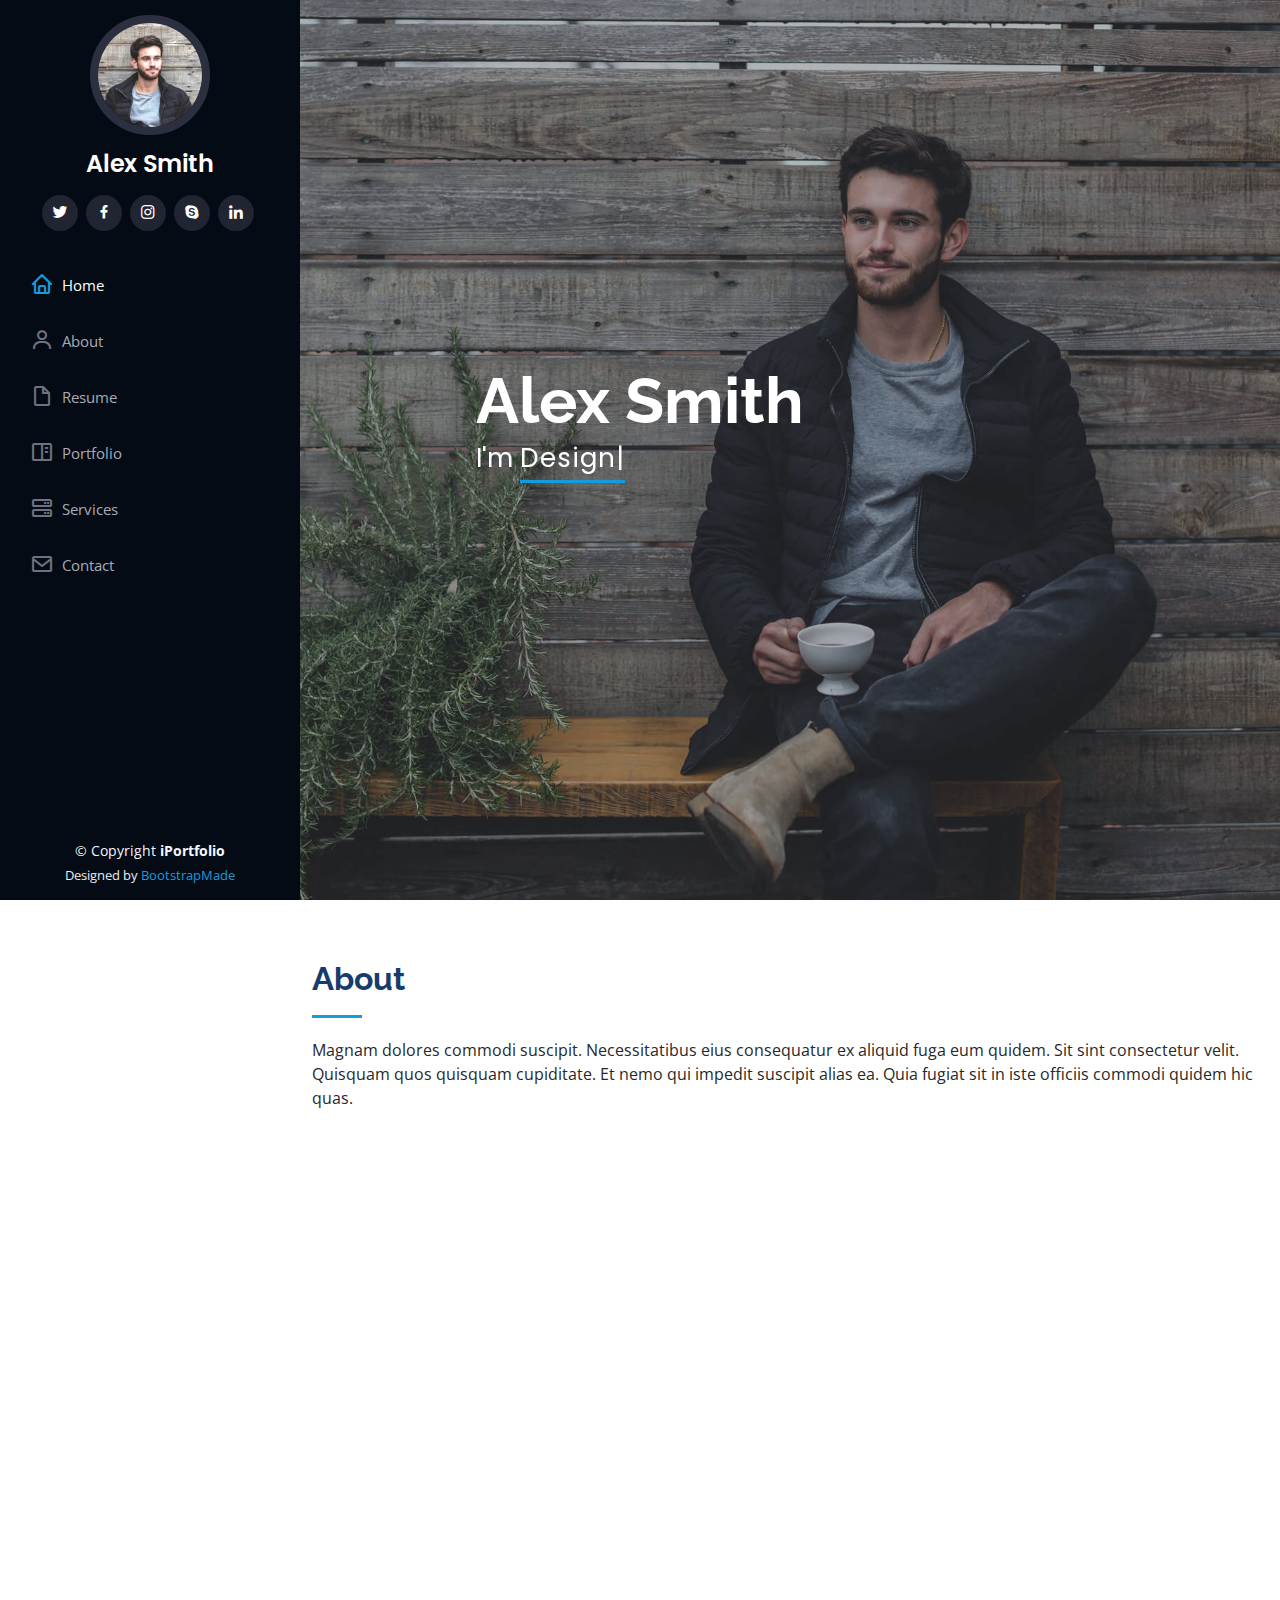
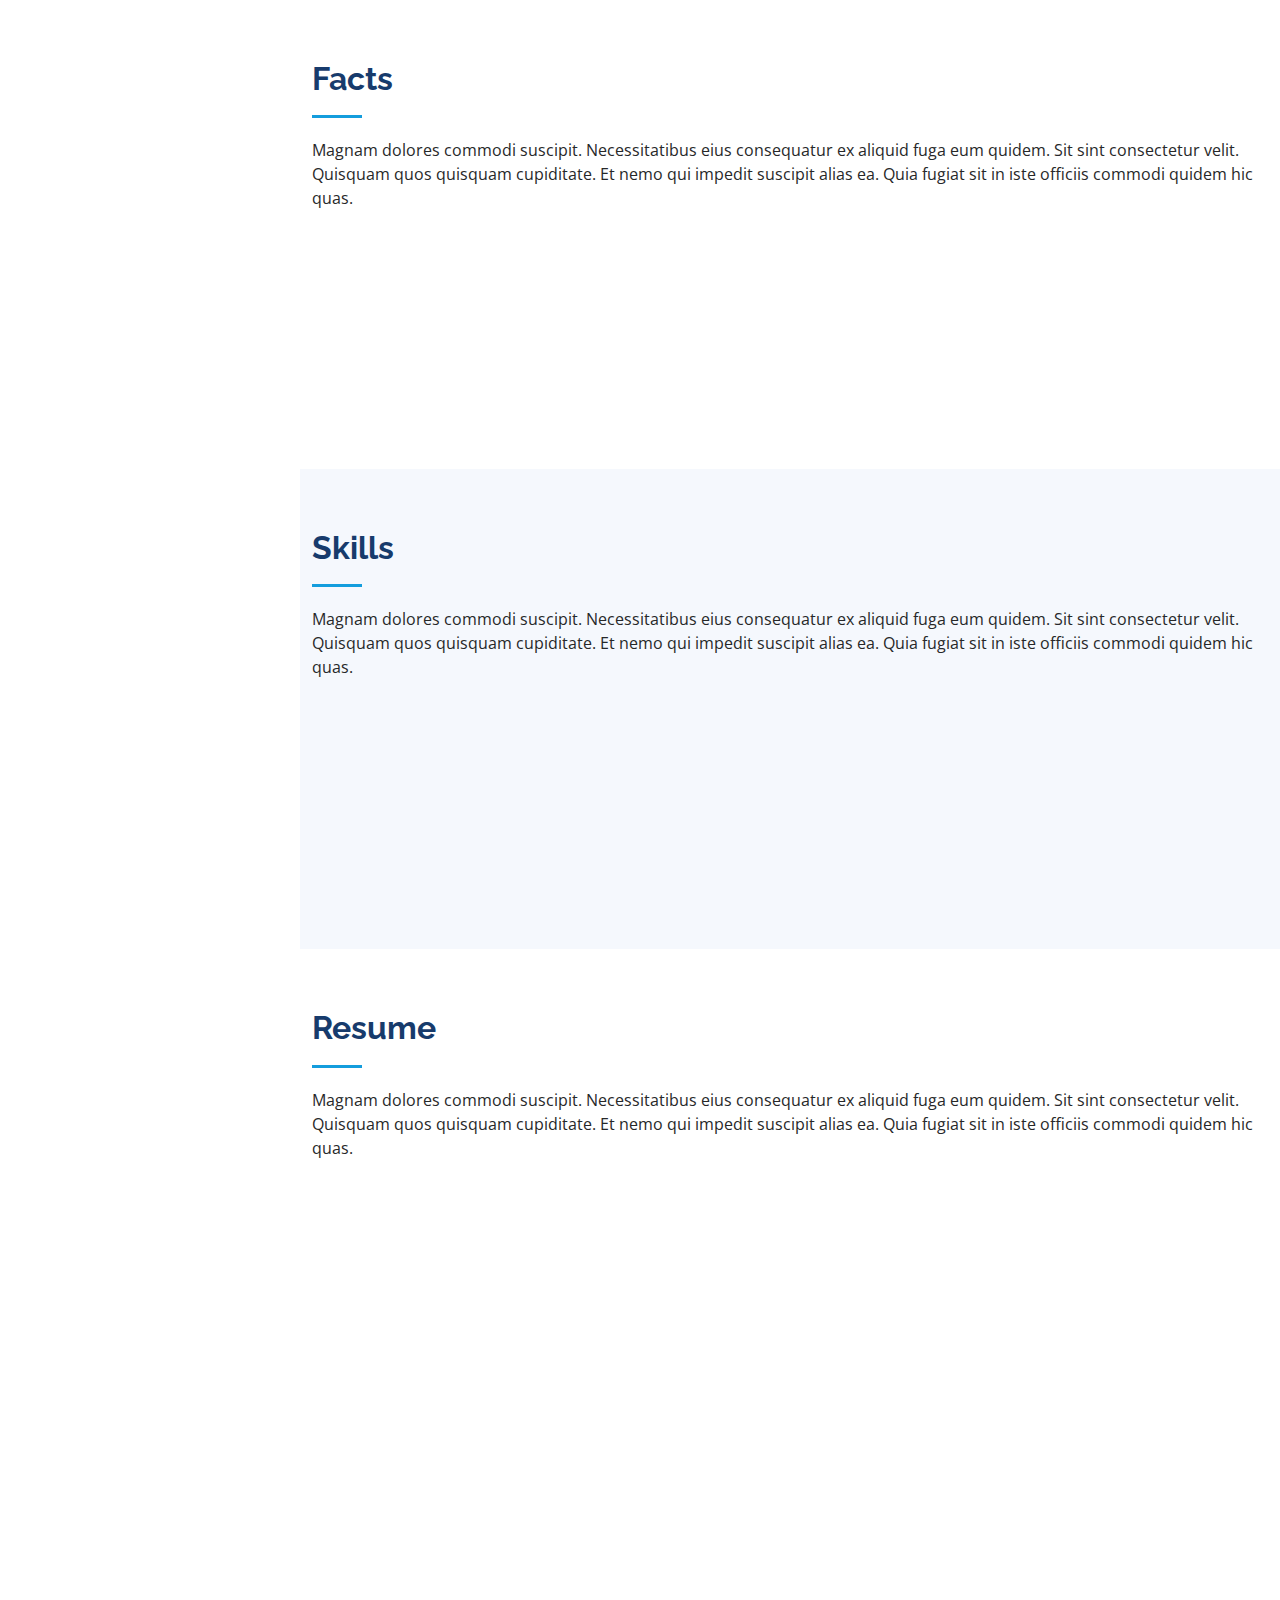
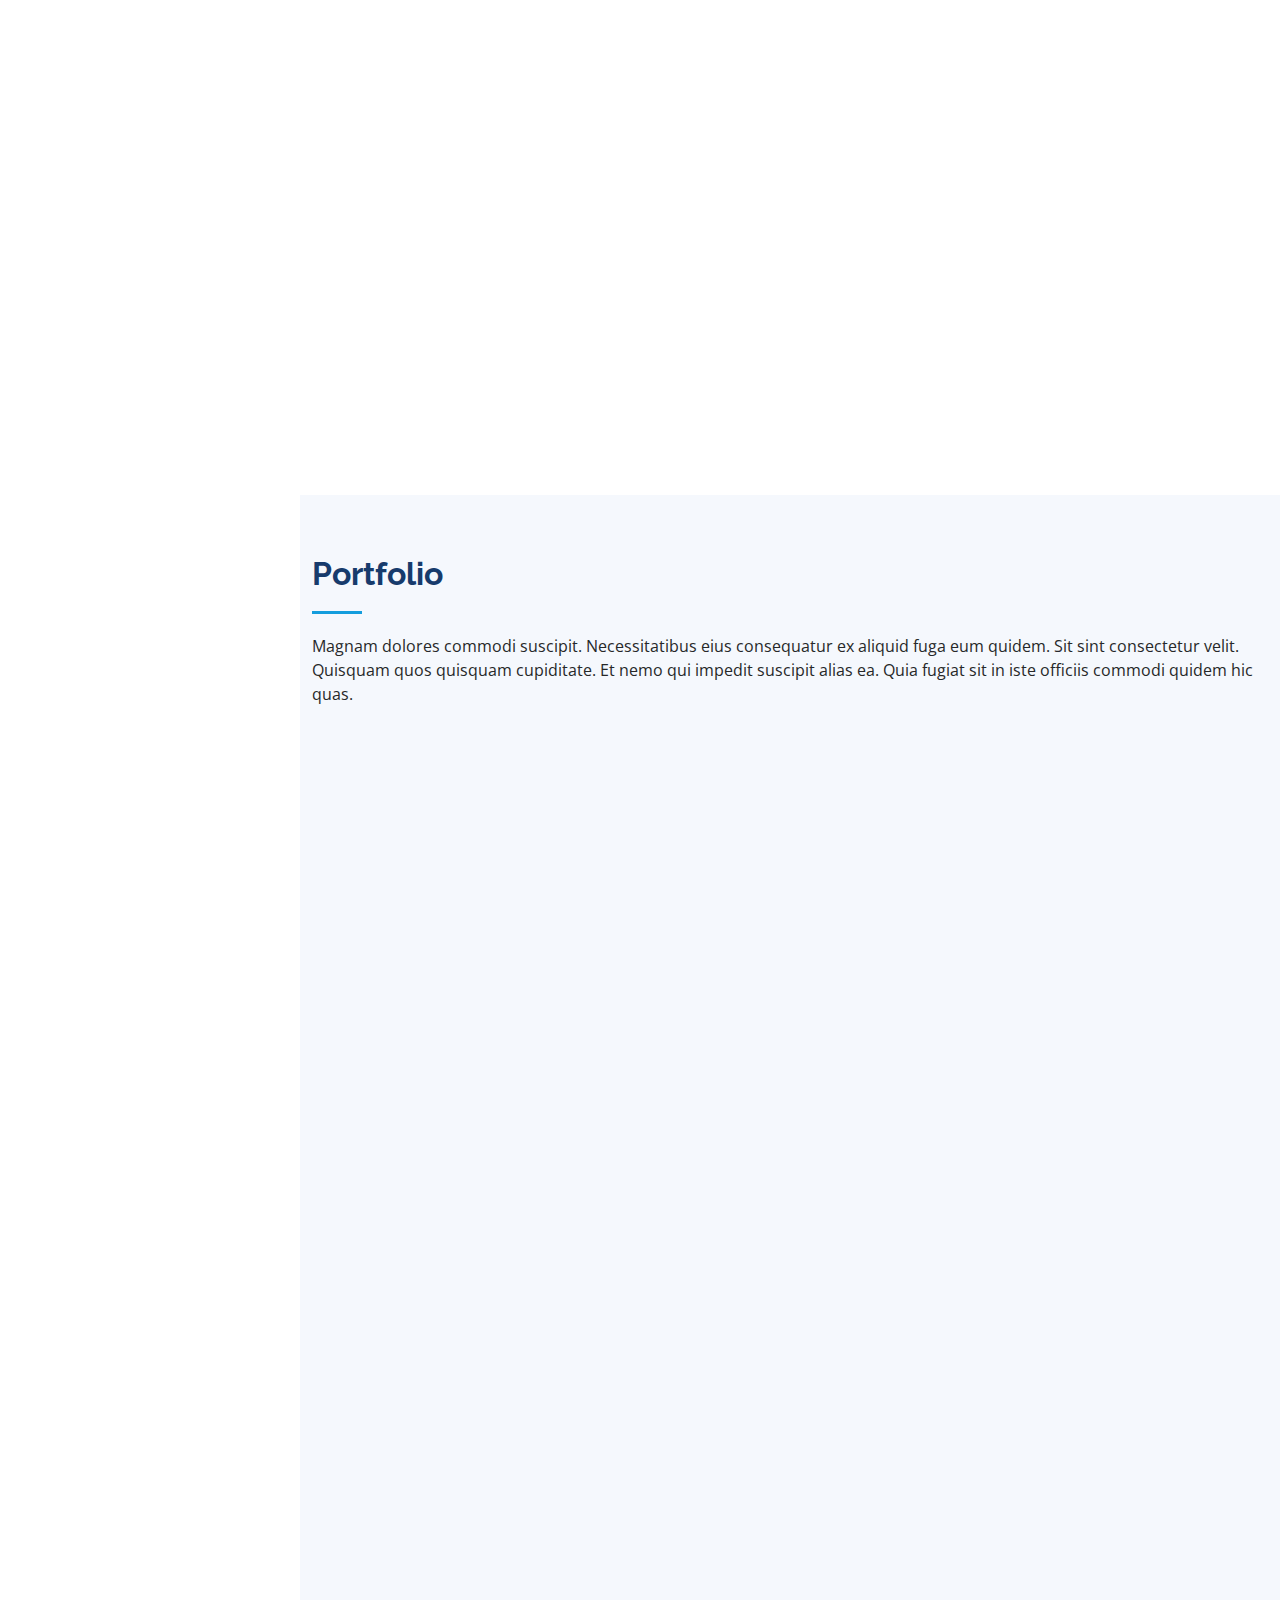
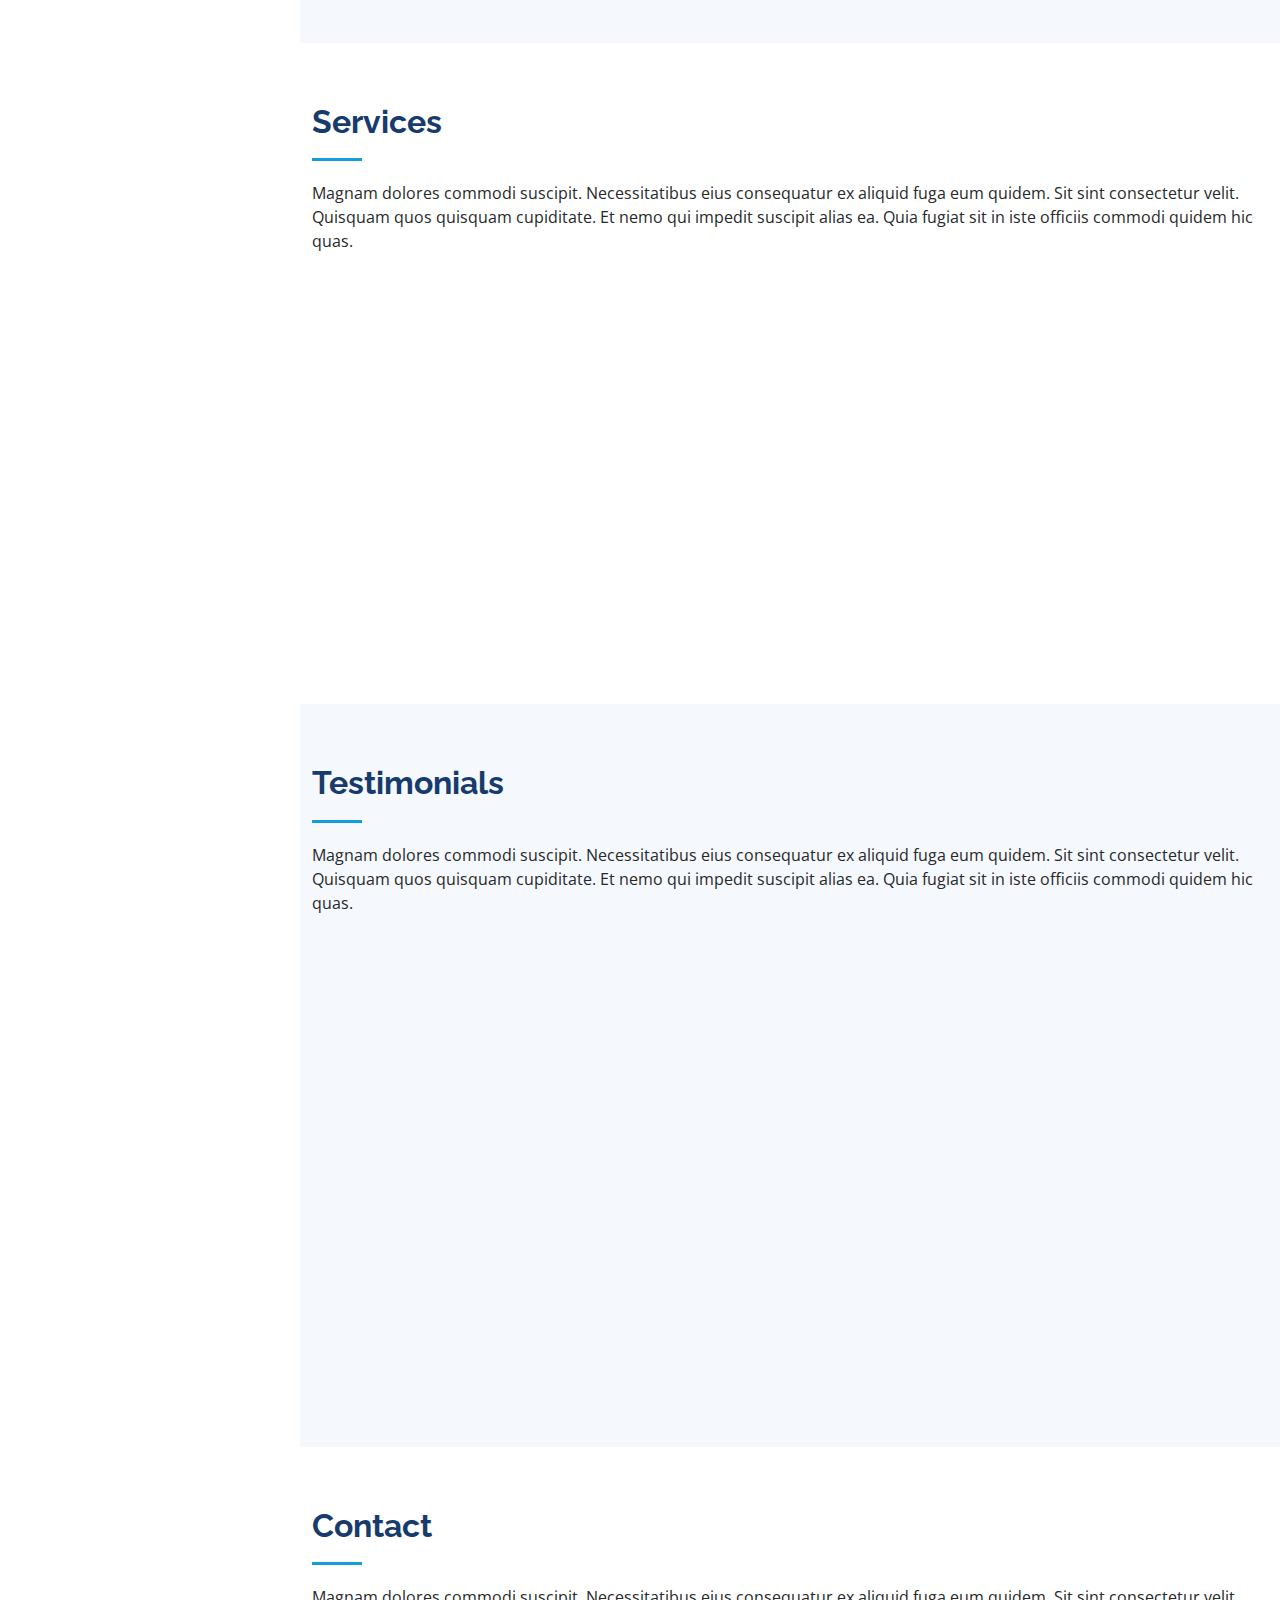
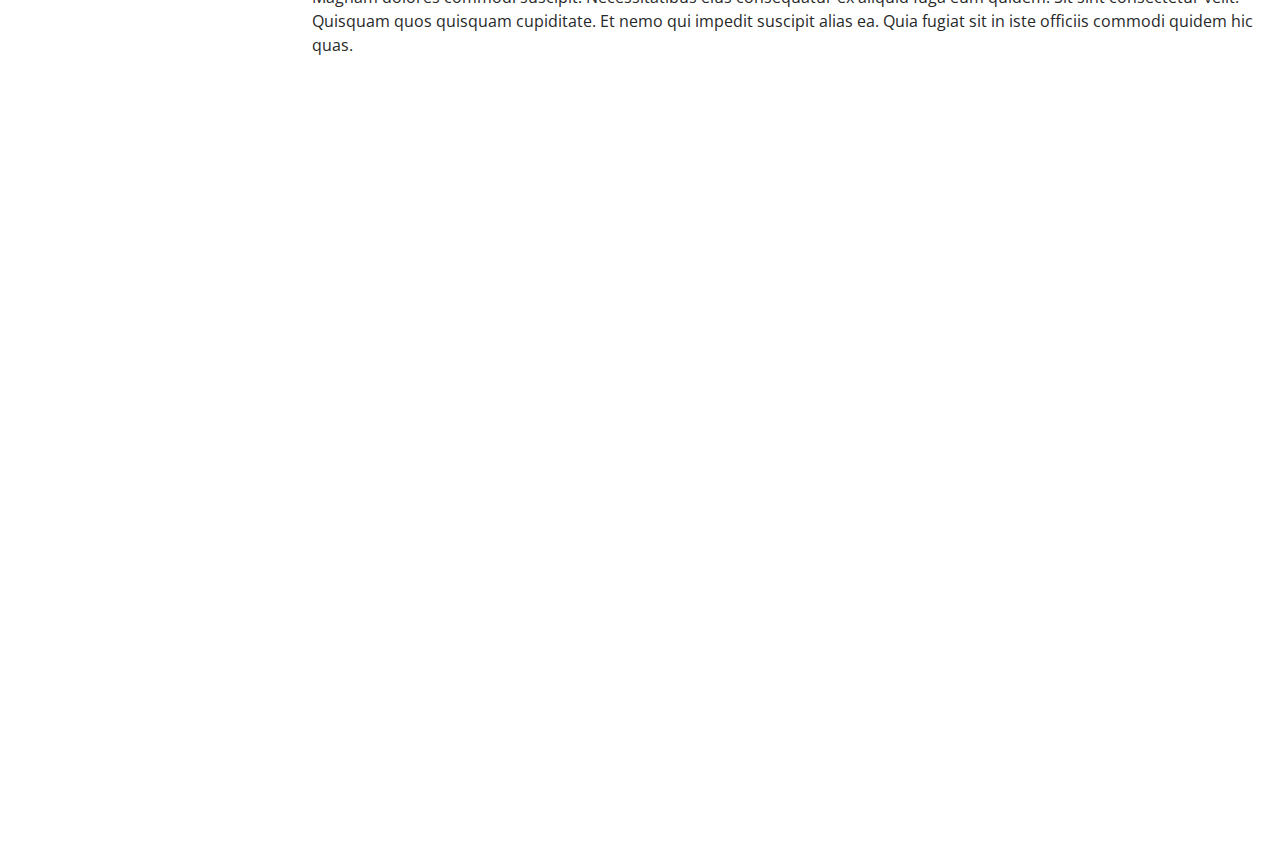
==== index.html @ 6b9de1a1 "Initial Commit" ====
<!DOCTYPE html>
<html lang="en">

<head>
  <meta charset="utf-8">
  <meta content="width=device-width, initial-scale=1.0" name="viewport">

  <title>iPortfolio Bootstrap Template - Index</title>
  <meta content="" name="description">
  <meta content="" name="keywords">

  <!-- Favicons -->
  <link href="assets/img/favicon.png" rel="icon">
  <link href="assets/img/apple-touch-icon.png" rel="apple-touch-icon">

  <!-- Google Fonts -->
  <link href="https://fonts.googleapis.com/css?family=Open+Sans:300,300i,400,400i,600,600i,700,700i|Raleway:300,300i,400,400i,500,500i,600,600i,700,700i|Poppins:300,300i,400,400i,500,500i,600,600i,700,700i" rel="stylesheet">

  <!-- Vendor CSS Files -->
  <link href="assets/vendor/aos/aos.css" rel="stylesheet">
  <link href="assets/vendor/bootstrap/css/bootstrap.min.css" rel="stylesheet">
  <link href="assets/vendor/bootstrap-icons/bootstrap-icons.css" rel="stylesheet">
  <link href="assets/vendor/boxicons/css/boxicons.min.css" rel="stylesheet">
  <link href="assets/vendor/glightbox/css/glightbox.min.css" rel="stylesheet">
  <link href="assets/vendor/swiper/swiper-bundle.min.css" rel="stylesheet">

  <!-- Template Main CSS File -->
  <link href="assets/css/style.css" rel="stylesheet">

  <!-- =======================================================
  * Template Name: iPortfolio - v3.9.0
  * Template URL: https://bootstrapmade.com/iportfolio-bootstrap-portfolio-websites-template/
  * Author: BootstrapMade.com
  * License: https://bootstrapmade.com/license/
  ======================================================== -->
</head>

<body>

  <!-- ======= Mobile nav toggle button ======= -->
  <i class="bi bi-list mobile-nav-toggle d-xl-none"></i>

  <!-- ======= Header ======= -->
  <header id="header">
    <div class="d-flex flex-column">

      <div class="profile">
        <img src="assets/img/profile-img.jpg" alt="" class="img-fluid rounded-circle">
        <h1 class="text-light"><a href="index.html">Alex Smith</a></h1>
        <div class="social-links mt-3 text-center">
          <a href="#" class="twitter"><i class="bx bxl-twitter"></i></a>
          <a href="#" class="facebook"><i class="bx bxl-facebook"></i></a>
          <a href="#" class="instagram"><i class="bx bxl-instagram"></i></a>
          <a href="#" class="google-plus"><i class="bx bxl-skype"></i></a>
          <a href="#" class="linkedin"><i class="bx bxl-linkedin"></i></a>
        </div>
      </div>

      <nav id="navbar" class="nav-menu navbar">
        <ul>
          <li><a href="#hero" class="nav-link scrollto active"><i class="bx bx-home"></i> <span>Home</span></a></li>
          <li><a href="#about" class="nav-link scrollto"><i class="bx bx-user"></i> <span>About</span></a></li>
          <li><a href="#resume" class="nav-link scrollto"><i class="bx bx-file-blank"></i> <span>Resume</span></a></li>
          <li><a href="#portfolio" class="nav-link scrollto"><i class="bx bx-book-content"></i> <span>Portfolio</span></a></li>
          <li><a href="#services" class="nav-link scrollto"><i class="bx bx-server"></i> <span>Services</span></a></li>
          <li><a href="#contact" class="nav-link scrollto"><i class="bx bx-envelope"></i> <span>Contact</span></a></li>
        </ul>
      </nav><!-- .nav-menu -->
    </div>
  </header><!-- End Header -->

  <!-- ======= Hero Section ======= -->
  <section id="hero" class="d-flex flex-column justify-content-center align-items-center">
    <div class="hero-container" data-aos="fade-in">
      <h1>Alex Smith</h1>
      <p>I'm <span class="typed" data-typed-items="Designer, Developer, Freelancer, Photographer"></span></p>
    </div>
  </section><!-- End Hero -->

  <main id="main">

    <!-- ======= About Section ======= -->
    <section id="about" class="about">
      <div class="container">

        <div class="section-title">
          <h2>About</h2>
          <p>Magnam dolores commodi suscipit. Necessitatibus eius consequatur ex aliquid fuga eum quidem. Sit sint consectetur velit. Quisquam quos quisquam cupiditate. Et nemo qui impedit suscipit alias ea. Quia fugiat sit in iste officiis commodi quidem hic quas.</p>
        </div>

        <div class="row">
          <div class="col-lg-4" data-aos="fade-right">
            <img src="assets/img/profile-img.jpg" class="img-fluid" alt="">
          </div>
          <div class="col-lg-8 pt-4 pt-lg-0 content" data-aos="fade-left">
            <h3>UI/UX Designer &amp; Web Developer.</h3>
            <p class="fst-italic">
              Lorem ipsum dolor sit amet, consectetur adipiscing elit, sed do eiusmod tempor incididunt ut labore et dolore
              magna aliqua.
            </p>
            <div class="row">
              <div class="col-lg-6">
                <ul>
                  <li><i class="bi bi-chevron-right"></i> <strong>Birthday:</strong> <span>1 May 1995</span></li>
                  <li><i class="bi bi-chevron-right"></i> <strong>Website:</strong> <span>www.example.com</span></li>
                  <li><i class="bi bi-chevron-right"></i> <strong>Phone:</strong> <span>+123 456 7890</span></li>
                  <li><i class="bi bi-chevron-right"></i> <strong>City:</strong> <span>New York, USA</span></li>
                </ul>
              </div>
              <div class="col-lg-6">
                <ul>
                  <li><i class="bi bi-chevron-right"></i> <strong>Age:</strong> <span>30</span></li>
                  <li><i class="bi bi-chevron-right"></i> <strong>Degree:</strong> <span>Master</span></li>
                  <li><i class="bi bi-chevron-right"></i> <strong>PhEmailone:</strong> <span>email@example.com</span></li>
                  <li><i class="bi bi-chevron-right"></i> <strong>Freelance:</strong> <span>Available</span></li>
                </ul>
              </div>
            </div>
            <p>
              Officiis eligendi itaque labore et dolorum mollitia officiis optio vero. Quisquam sunt adipisci omnis et ut. Nulla accusantium dolor incidunt officia tempore. Et eius omnis.
              Cupiditate ut dicta maxime officiis quidem quia. Sed et consectetur qui quia repellendus itaque neque. Aliquid amet quidem ut quaerat cupiditate. Ab et eum qui repellendus omnis culpa magni laudantium dolores.
            </p>
          </div>
        </div>

      </div>
    </section><!-- End About Section -->

    <!-- ======= Facts Section ======= -->
    <section id="facts" class="facts">
      <div class="container">

        <div class="section-title">
          <h2>Facts</h2>
          <p>Magnam dolores commodi suscipit. Necessitatibus eius consequatur ex aliquid fuga eum quidem. Sit sint consectetur velit. Quisquam quos quisquam cupiditate. Et nemo qui impedit suscipit alias ea. Quia fugiat sit in iste officiis commodi quidem hic quas.</p>
        </div>

        <div class="row no-gutters">

          <div class="col-lg-3 col-md-6 d-md-flex align-items-md-stretch" data-aos="fade-up">
            <div class="count-box">
              <i class="bi bi-emoji-smile"></i>
              <span data-purecounter-start="0" data-purecounter-end="232" data-purecounter-duration="1" class="purecounter"></span>
              <p><strong>Happy Clients</strong> consequuntur quae</p>
            </div>
          </div>

          <div class="col-lg-3 col-md-6 d-md-flex align-items-md-stretch" data-aos="fade-up" data-aos-delay="100">
            <div class="count-box">
              <i class="bi bi-journal-richtext"></i>
              <span data-purecounter-start="0" data-purecounter-end="521" data-purecounter-duration="1" class="purecounter"></span>
              <p><strong>Projects</strong> adipisci atque cum quia aut</p>
            </div>
          </div>

          <div class="col-lg-3 col-md-6 d-md-flex align-items-md-stretch" data-aos="fade-up" data-aos-delay="200">
            <div class="count-box">
              <i class="bi bi-headset"></i>
              <span data-purecounter-start="0" data-purecounter-end="1453" data-purecounter-duration="1" class="purecounter"></span>
              <p><strong>Hours Of Support</strong> aut commodi quaerat</p>
            </div>
          </div>

          <div class="col-lg-3 col-md-6 d-md-flex align-items-md-stretch" data-aos="fade-up" data-aos-delay="300">
            <div class="count-box">
              <i class="bi bi-people"></i>
              <span data-purecounter-start="0" data-purecounter-end="32" data-purecounter-duration="1" class="purecounter"></span>
              <p><strong>Hard Workers</strong> rerum asperiores dolor</p>
            </div>
          </div>

        </div>

      </div>
    </section><!-- End Facts Section -->

    <!-- ======= Skills Section ======= -->
    <section id="skills" class="skills section-bg">
      <div class="container">

        <div class="section-title">
          <h2>Skills</h2>
          <p>Magnam dolores commodi suscipit. Necessitatibus eius consequatur ex aliquid fuga eum quidem. Sit sint consectetur velit. Quisquam quos quisquam cupiditate. Et nemo qui impedit suscipit alias ea. Quia fugiat sit in iste officiis commodi quidem hic quas.</p>
        </div>

        <div class="row skills-content">

          <div class="col-lg-6" data-aos="fade-up">

            <div class="progress">
              <span class="skill">HTML <i class="val">100%</i></span>
              <div class="progress-bar-wrap">
                <div class="progress-bar" role="progressbar" aria-valuenow="100" aria-valuemin="0" aria-valuemax="100"></div>
              </div>
            </div>

            <div class="progress">
              <span class="skill">CSS <i class="val">90%</i></span>
              <div class="progress-bar-wrap">
                <div class="progress-bar" role="progressbar" aria-valuenow="90" aria-valuemin="0" aria-valuemax="100"></div>
              </div>
            </div>

            <div class="progress">
              <span class="skill">JavaScript <i class="val">75%</i></span>
              <div class="progress-bar-wrap">
                <div class="progress-bar" role="progressbar" aria-valuenow="75" aria-valuemin="0" aria-valuemax="100"></div>
              </div>
            </div>

          </div>

          <div class="col-lg-6" data-aos="fade-up" data-aos-delay="100">

            <div class="progress">
              <span class="skill">PHP <i class="val">80%</i></span>
              <div class="progress-bar-wrap">
                <div class="progress-bar" role="progressbar" aria-valuenow="80" aria-valuemin="0" aria-valuemax="100"></div>
              </div>
            </div>

            <div class="progress">
              <span class="skill">WordPress/CMS <i class="val">90%</i></span>
              <div class="progress-bar-wrap">
                <div class="progress-bar" role="progressbar" aria-valuenow="90" aria-valuemin="0" aria-valuemax="100"></div>
              </div>
            </div>

            <div class="progress">
              <span class="skill">Photoshop <i class="val">55%</i></span>
              <div class="progress-bar-wrap">
                <div class="progress-bar" role="progressbar" aria-valuenow="55" aria-valuemin="0" aria-valuemax="100"></div>
              </div>
            </div>

          </div>

        </div>

      </div>
    </section><!-- End Skills Section -->

    <!-- ======= Resume Section ======= -->
    <section id="resume" class="resume">
      <div class="container">

        <div class="section-title">
          <h2>Resume</h2>
          <p>Magnam dolores commodi suscipit. Necessitatibus eius consequatur ex aliquid fuga eum quidem. Sit sint consectetur velit. Quisquam quos quisquam cupiditate. Et nemo qui impedit suscipit alias ea. Quia fugiat sit in iste officiis commodi quidem hic quas.</p>
        </div>

        <div class="row">
          <div class="col-lg-6" data-aos="fade-up">
            <h3 class="resume-title">Sumary</h3>
            <div class="resume-item pb-0">
              <h4>Alex Smith</h4>
              <p><em>Innovative and deadline-driven Graphic Designer with 3+ years of experience designing and developing user-centered digital/print marketing material from initial concept to final, polished deliverable.</em></p>
              <ul>
                <li>Portland par 127,Orlando, FL</li>
                <li>(123) 456-7891</li>
                <li>alice.barkley@example.com</li>
              </ul>
            </div>

            <h3 class="resume-title">Education</h3>
            <div class="resume-item">
              <h4>Master of Fine Arts &amp; Graphic Design</h4>
              <h5>2015 - 2016</h5>
              <p><em>Rochester Institute of Technology, Rochester, NY</em></p>
              <p>Qui deserunt veniam. Et sed aliquam labore tempore sed quisquam iusto autem sit. Ea vero voluptatum qui ut dignissimos deleniti nerada porti sand markend</p>
            </div>
            <div class="resume-item">
              <h4>Bachelor of Fine Arts &amp; Graphic Design</h4>
              <h5>2010 - 2014</h5>
              <p><em>Rochester Institute of Technology, Rochester, NY</em></p>
              <p>Quia nobis sequi est occaecati aut. Repudiandae et iusto quae reiciendis et quis Eius vel ratione eius unde vitae rerum voluptates asperiores voluptatem Earum molestiae consequatur neque etlon sader mart dila</p>
            </div>
          </div>
          <div class="col-lg-6" data-aos="fade-up" data-aos-delay="100">
            <h3 class="resume-title">Professional Experience</h3>
            <div class="resume-item">
              <h4>Senior graphic design specialist</h4>
              <h5>2019 - Present</h5>
              <p><em>Experion, New York, NY </em></p>
              <ul>
                <li>Lead in the design, development, and implementation of the graphic, layout, and production communication materials</li>
                <li>Delegate tasks to the 7 members of the design team and provide counsel on all aspects of the project. </li>
                <li>Supervise the assessment of all graphic materials in order to ensure quality and accuracy of the design</li>
                <li>Oversee the efficient use of production project budgets ranging from $2,000 - $25,000</li>
              </ul>
            </div>
            <div class="resume-item">
              <h4>Graphic design specialist</h4>
              <h5>2017 - 2018</h5>
              <p><em>Stepping Stone Advertising, New York, NY</em></p>
              <ul>
                <li>Developed numerous marketing programs (logos, brochures,infographics, presentations, and advertisements).</li>
                <li>Managed up to 5 projects or tasks at a given time while under pressure</li>
                <li>Recommended and consulted with clients on the most appropriate graphic design</li>
                <li>Created 4+ design presentations and proposals a month for clients and account managers</li>
              </ul>
            </div>
          </div>
        </div>

      </div>
    </section><!-- End Resume Section -->

    <!-- ======= Portfolio Section ======= -->
    <section id="portfolio" class="portfolio section-bg">
      <div class="container">

        <div class="section-title">
          <h2>Portfolio</h2>
          <p>Magnam dolores commodi suscipit. Necessitatibus eius consequatur ex aliquid fuga eum quidem. Sit sint consectetur velit. Quisquam quos quisquam cupiditate. Et nemo qui impedit suscipit alias ea. Quia fugiat sit in iste officiis commodi quidem hic quas.</p>
        </div>

        <div class="row" data-aos="fade-up">
          <div class="col-lg-12 d-flex justify-content-center">
            <ul id="portfolio-flters">
              <li data-filter="*" class="filter-active">All</li>
              <li data-filter=".filter-app">App</li>
              <li data-filter=".filter-card">Card</li>
              <li data-filter=".filter-web">Web</li>
            </ul>
          </div>
        </div>

        <div class="row portfolio-container" data-aos="fade-up" data-aos-delay="100">

          <div class="col-lg-4 col-md-6 portfolio-item filter-app">
            <div class="portfolio-wrap">
              <img src="assets/img/portfolio/portfolio-1.jpg" class="img-fluid" alt="">
              <div class="portfolio-links">
                <a href="assets/img/portfolio/portfolio-1.jpg" data-gallery="portfolioGallery" class="portfolio-lightbox" title="App 1"><i class="bx bx-plus"></i></a>
                <a href="portfolio-details.html" title="More Details"><i class="bx bx-link"></i></a>
              </div>
            </div>
          </div>

          <div class="col-lg-4 col-md-6 portfolio-item filter-web">
            <div class="portfolio-wrap">
              <img src="assets/img/portfolio/portfolio-2.jpg" class="img-fluid" alt="">
              <div class="portfolio-links">
                <a href="assets/img/portfolio/portfolio-2.jpg" data-gallery="portfolioGallery" class="portfolio-lightbox" title="Web 3"><i class="bx bx-plus"></i></a>
                <a href="portfolio-details.html" title="More Details"><i class="bx bx-link"></i></a>
              </div>
            </div>
          </div>

          <div class="col-lg-4 col-md-6 portfolio-item filter-app">
            <div class="portfolio-wrap">
              <img src="assets/img/portfolio/portfolio-3.jpg" class="img-fluid" alt="">
              <div class="portfolio-links">
                <a href="assets/img/portfolio/portfolio-3.jpg" data-gallery="portfolioGallery" class="portfolio-lightbox" title="App 2"><i class="bx bx-plus"></i></a>
                <a href="portfolio-details.html" title="More Details"><i class="bx bx-link"></i></a>
              </div>
            </div>
          </div>

          <div class="col-lg-4 col-md-6 portfolio-item filter-card">
            <div class="portfolio-wrap">
              <img src="assets/img/portfolio/portfolio-4.jpg" class="img-fluid" alt="">
              <div class="portfolio-links">
                <a href="assets/img/portfolio/portfolio-4.jpg" data-gallery="portfolioGallery" class="portfolio-lightbox" title="Card 2"><i class="bx bx-plus"></i></a>
                <a href="portfolio-details.html" title="More Details"><i class="bx bx-link"></i></a>
              </div>
            </div>
          </div>

          <div class="col-lg-4 col-md-6 portfolio-item filter-web">
            <div class="portfolio-wrap">
              <img src="assets/img/portfolio/portfolio-5.jpg" class="img-fluid" alt="">
              <div class="portfolio-links">
                <a href="assets/img/portfolio/portfolio-5.jpg" data-gallery="portfolioGallery" class="portfolio-lightbox" title="Web 2"><i class="bx bx-plus"></i></a>
                <a href="portfolio-details.html" title="More Details"><i class="bx bx-link"></i></a>
              </div>
            </div>
          </div>

          <div class="col-lg-4 col-md-6 portfolio-item filter-app">
            <div class="portfolio-wrap">
              <img src="assets/img/portfolio/portfolio-6.jpg" class="img-fluid" alt="">
              <div class="portfolio-links">
                <a href="assets/img/portfolio/portfolio-6.jpg" data-gallery="portfolioGallery" class="portfolio-lightbox" title="App 3"><i class="bx bx-plus"></i></a>
                <a href="portfolio-details.html" title="More Details"><i class="bx bx-link"></i></a>
              </div>
            </div>
          </div>

          <div class="col-lg-4 col-md-6 portfolio-item filter-card">
            <div class="portfolio-wrap">
              <img src="assets/img/portfolio/portfolio-7.jpg" class="img-fluid" alt="">
              <div class="portfolio-links">
                <a href="assets/img/portfolio/portfolio-7.jpg" data-gallery="portfolioGallery" class="portfolio-lightbox" title="Card 1"><i class="bx bx-plus"></i></a>
                <a href="portfolio-details.html" title="More Details"><i class="bx bx-link"></i></a>
              </div>
            </div>
          </div>

          <div class="col-lg-4 col-md-6 portfolio-item filter-card">
            <div class="portfolio-wrap">
              <img src="assets/img/portfolio/portfolio-8.jpg" class="img-fluid" alt="">
              <div class="portfolio-links">
                <a href="assets/img/portfolio/portfolio-8.jpg" data-gallery="portfolioGallery" class="portfolio-lightbox" title="Card 3"><i class="bx bx-plus"></i></a>
                <a href="portfolio-details.html" title="More Details"><i class="bx bx-link"></i></a>
              </div>
            </div>
          </div>

          <div class="col-lg-4 col-md-6 portfolio-item filter-web">
            <div class="portfolio-wrap">
              <img src="assets/img/portfolio/portfolio-9.jpg" class="img-fluid" alt="">
              <div class="portfolio-links">
                <a href="assets/img/portfolio/portfolio-9.jpg" data-gallery="portfolioGallery" class="portfolio-lightbox" title="Web 3"><i class="bx bx-plus"></i></a>
                <a href="portfolio-details.html" title="More Details"><i class="bx bx-link"></i></a>
              </div>
            </div>
          </div>

        </div>

      </div>
    </section><!-- End Portfolio Section -->

    <!-- ======= Services Section ======= -->
    <section id="services" class="services">
      <div class="container">

        <div class="section-title">
          <h2>Services</h2>
          <p>Magnam dolores commodi suscipit. Necessitatibus eius consequatur ex aliquid fuga eum quidem. Sit sint consectetur velit. Quisquam quos quisquam cupiditate. Et nemo qui impedit suscipit alias ea. Quia fugiat sit in iste officiis commodi quidem hic quas.</p>
        </div>

        <div class="row">
          <div class="col-lg-4 col-md-6 icon-box" data-aos="fade-up">
            <div class="icon"><i class="bi bi-briefcase"></i></div>
            <h4 class="title"><a href="">Lorem Ipsum</a></h4>
            <p class="description">Voluptatum deleniti atque corrupti quos dolores et quas molestias excepturi sint occaecati cupiditate non provident</p>
          </div>
          <div class="col-lg-4 col-md-6 icon-box" data-aos="fade-up" data-aos-delay="100">
            <div class="icon"><i class="bi bi-card-checklist"></i></div>
            <h4 class="title"><a href="">Dolor Sitema</a></h4>
            <p class="description">Minim veniam, quis nostrud exercitation ullamco laboris nisi ut aliquip ex ea commodo consequat tarad limino ata</p>
          </div>
          <div class="col-lg-4 col-md-6 icon-box" data-aos="fade-up" data-aos-delay="200">
            <div class="icon"><i class="bi bi-bar-chart"></i></div>
            <h4 class="title"><a href="">Sed ut perspiciatis</a></h4>
            <p class="description">Duis aute irure dolor in reprehenderit in voluptate velit esse cillum dolore eu fugiat nulla pariatur</p>
          </div>
          <div class="col-lg-4 col-md-6 icon-box" data-aos="fade-up" data-aos-delay="300">
            <div class="icon"><i class="bi bi-binoculars"></i></div>
            <h4 class="title"><a href="">Magni Dolores</a></h4>
            <p class="description">Excepteur sint occaecat cupidatat non proident, sunt in culpa qui officia deserunt mollit anim id est laborum</p>
          </div>
          <div class="col-lg-4 col-md-6 icon-box" data-aos="fade-up" data-aos-delay="400">
            <div class="icon"><i class="bi bi-brightness-high"></i></div>
            <h4 class="title"><a href="">Nemo Enim</a></h4>
            <p class="description">At vero eos et accusamus et iusto odio dignissimos ducimus qui blanditiis praesentium voluptatum deleniti atque</p>
          </div>
          <div class="col-lg-4 col-md-6 icon-box" data-aos="fade-up" data-aos-delay="500">
            <div class="icon"><i class="bi bi-calendar4-week"></i></div>
            <h4 class="title"><a href="">Eiusmod Tempor</a></h4>
            <p class="description">Et harum quidem rerum facilis est et expedita distinctio. Nam libero tempore, cum soluta nobis est eligendi</p>
          </div>
        </div>

      </div>
    </section><!-- End Services Section -->

    <!-- ======= Testimonials Section ======= -->
    <section id="testimonials" class="testimonials section-bg">
      <div class="container">

        <div class="section-title">
          <h2>Testimonials</h2>
          <p>Magnam dolores commodi suscipit. Necessitatibus eius consequatur ex aliquid fuga eum quidem. Sit sint consectetur velit. Quisquam quos quisquam cupiditate. Et nemo qui impedit suscipit alias ea. Quia fugiat sit in iste officiis commodi quidem hic quas.</p>
        </div>

        <div class="testimonials-slider swiper" data-aos="fade-up" data-aos-delay="100">
          <div class="swiper-wrapper">

            <div class="swiper-slide">
              <div class="testimonial-item" data-aos="fade-up">
                <p>
                  <i class="bx bxs-quote-alt-left quote-icon-left"></i>
                  Proin iaculis purus consequat sem cure digni ssim donec porttitora entum suscipit rhoncus. Accusantium quam, ultricies eget id, aliquam eget nibh et. Maecen aliquam, risus at semper.
                  <i class="bx bxs-quote-alt-right quote-icon-right"></i>
                </p>
                <img src="assets/img/testimonials/testimonials-1.jpg" class="testimonial-img" alt="">
                <h3>Saul Goodman</h3>
                <h4>Ceo &amp; Founder</h4>
              </div>
            </div><!-- End testimonial item -->

            <div class="swiper-slide">
              <div class="testimonial-item" data-aos="fade-up" data-aos-delay="100">
                <p>
                  <i class="bx bxs-quote-alt-left quote-icon-left"></i>
                  Export tempor illum tamen malis malis eram quae irure esse labore quem cillum quid cillum eram malis quorum velit fore eram velit sunt aliqua noster fugiat irure amet legam anim culpa.
                  <i class="bx bxs-quote-alt-right quote-icon-right"></i>
                </p>
                <img src="assets/img/testimonials/testimonials-2.jpg" class="testimonial-img" alt="">
                <h3>Sara Wilsson</h3>
                <h4>Designer</h4>
              </div>
            </div><!-- End testimonial item -->

            <div class="swiper-slide">
              <div class="testimonial-item" data-aos="fade-up" data-aos-delay="200">
                <p>
                  <i class="bx bxs-quote-alt-left quote-icon-left"></i>
                  Enim nisi quem export duis labore cillum quae magna enim sint quorum nulla quem veniam duis minim tempor labore quem eram duis noster aute amet eram fore quis sint minim.
                  <i class="bx bxs-quote-alt-right quote-icon-right"></i>
                </p>
                <img src="assets/img/testimonials/testimonials-3.jpg" class="testimonial-img" alt="">
                <h3>Jena Karlis</h3>
                <h4>Store Owner</h4>
              </div>
            </div><!-- End testimonial item -->

            <div class="swiper-slide">
              <div class="testimonial-item" data-aos="fade-up" data-aos-delay="300">
                <p>
                  <i class="bx bxs-quote-alt-left quote-icon-left"></i>
                  Fugiat enim eram quae cillum dolore dolor amet nulla culpa multos export minim fugiat minim velit minim dolor enim duis veniam ipsum anim magna sunt elit fore quem dolore labore illum veniam.
                  <i class="bx bxs-quote-alt-right quote-icon-right"></i>
                </p>
                <img src="assets/img/testimonials/testimonials-4.jpg" class="testimonial-img" alt="">
                <h3>Matt Brandon</h3>
                <h4>Freelancer</h4>
              </div>
            </div><!-- End testimonial item -->

            <div class="swiper-slide">
              <div class="testimonial-item" data-aos="fade-up" data-aos-delay="400">
                <p>
                  <i class="bx bxs-quote-alt-left quote-icon-left"></i>
                  Quis quorum aliqua sint quem legam fore sunt eram irure aliqua veniam tempor noster veniam enim culpa labore duis sunt culpa nulla illum cillum fugiat legam esse veniam culpa fore nisi cillum quid.
                  <i class="bx bxs-quote-alt-right quote-icon-right"></i>
                </p>
                <img src="assets/img/testimonials/testimonials-5.jpg" class="testimonial-img" alt="">
                <h3>John Larson</h3>
                <h4>Entrepreneur</h4>
              </div>
            </div><!-- End testimonial item -->

          </div>
          <div class="swiper-pagination"></div>
        </div>

      </div>
    </section><!-- End Testimonials Section -->

    <!-- ======= Contact Section ======= -->
    <section id="contact" class="contact">
      <div class="container">

        <div class="section-title">
          <h2>Contact</h2>
          <p>Magnam dolores commodi suscipit. Necessitatibus eius consequatur ex aliquid fuga eum quidem. Sit sint consectetur velit. Quisquam quos quisquam cupiditate. Et nemo qui impedit suscipit alias ea. Quia fugiat sit in iste officiis commodi quidem hic quas.</p>
        </div>

        <div class="row" data-aos="fade-in">

          <div class="col-lg-5 d-flex align-items-stretch">
            <div class="info">
              <div class="address">
                <i class="bi bi-geo-alt"></i>
                <h4>Location:</h4>
                <p>A108 Adam Street, New York, NY 535022</p>
              </div>

              <div class="email">
                <i class="bi bi-envelope"></i>
                <h4>Email:</h4>
                <p>info@example.com</p>
              </div>

              <div class="phone">
                <i class="bi bi-phone"></i>
                <h4>Call:</h4>
                <p>+1 5589 55488 55s</p>
              </div>

              <iframe src="https://www.google.com/maps/embed?pb=!1m14!1m8!1m3!1d12097.433213460943!2d-74.0062269!3d40.7101282!3m2!1i1024!2i768!4f13.1!3m3!1m2!1s0x0%3A0xb89d1fe6bc499443!2sDowntown+Conference+Center!5e0!3m2!1smk!2sbg!4v1539943755621" frameborder="0" style="border:0; width: 100%; height: 290px;" allowfullscreen></iframe>
            </div>

          </div>

          <div class="col-lg-7 mt-5 mt-lg-0 d-flex align-items-stretch">
            <form action="forms/contact.php" method="post" role="form" class="php-email-form">
              <div class="row">
                <div class="form-group col-md-6">
                  <label for="name">Your Name</label>
                  <input type="text" name="name" class="form-control" id="name" required>
                </div>
                <div class="form-group col-md-6">
                  <label for="name">Your Email</label>
                  <input type="email" class="form-control" name="email" id="email" required>
                </div>
              </div>
              <div class="form-group">
                <label for="name">Subject</label>
                <input type="text" class="form-control" name="subject" id="subject" required>
              </div>
              <div class="form-group">
                <label for="name">Message</label>
                <textarea class="form-control" name="message" rows="10" required></textarea>
              </div>
              <div class="my-3">
                <div class="loading">Loading</div>
                <div class="error-message"></div>
                <div class="sent-message">Your message has been sent. Thank you!</div>
              </div>
              <div class="text-center"><button type="submit">Send Message</button></div>
            </form>
          </div>

        </div>

      </div>
    </section><!-- End Contact Section -->

  </main><!-- End #main -->

  <!-- ======= Footer ======= -->
  <footer id="footer">
    <div class="container">
      <div class="copyright">
        &copy; Copyright <strong><span>iPortfolio</span></strong>
      </div>
      <div class="credits">
        <!-- All the links in the footer should remain intact. -->
        <!-- You can delete the links only if you purchased the pro version. -->
        <!-- Licensing information: https://bootstrapmade.com/license/ -->
        <!-- Purchase the pro version with working PHP/AJAX contact form: https://bootstrapmade.com/iportfolio-bootstrap-portfolio-websites-template/ -->
        Designed by <a href="https://bootstrapmade.com/">BootstrapMade</a>
      </div>
    </div>
  </footer><!-- End  Footer -->

  <a href="#" class="back-to-top d-flex align-items-center justify-content-center"><i class="bi bi-arrow-up-short"></i></a>

  <!-- Vendor JS Files -->
  <script src="assets/vendor/purecounter/purecounter_vanilla.js"></script>
  <script src="assets/vendor/aos/aos.js"></script>
  <script src="assets/vendor/bootstrap/js/bootstrap.bundle.min.js"></script>
  <script src="assets/vendor/glightbox/js/glightbox.min.js"></script>
  <script src="assets/vendor/isotope-layout/isotope.pkgd.min.js"></script>
  <script src="assets/vendor/swiper/swiper-bundle.min.js"></script>
  <script src="assets/vendor/typed.js/typed.min.js"></script>
  <script src="assets/vendor/waypoints/noframework.waypoints.js"></script>
  <script src="assets/vendor/php-email-form/validate.js"></script>

  <!-- Template Main JS File -->
  <script src="assets/js/main.js"></script>

</body>

</html>
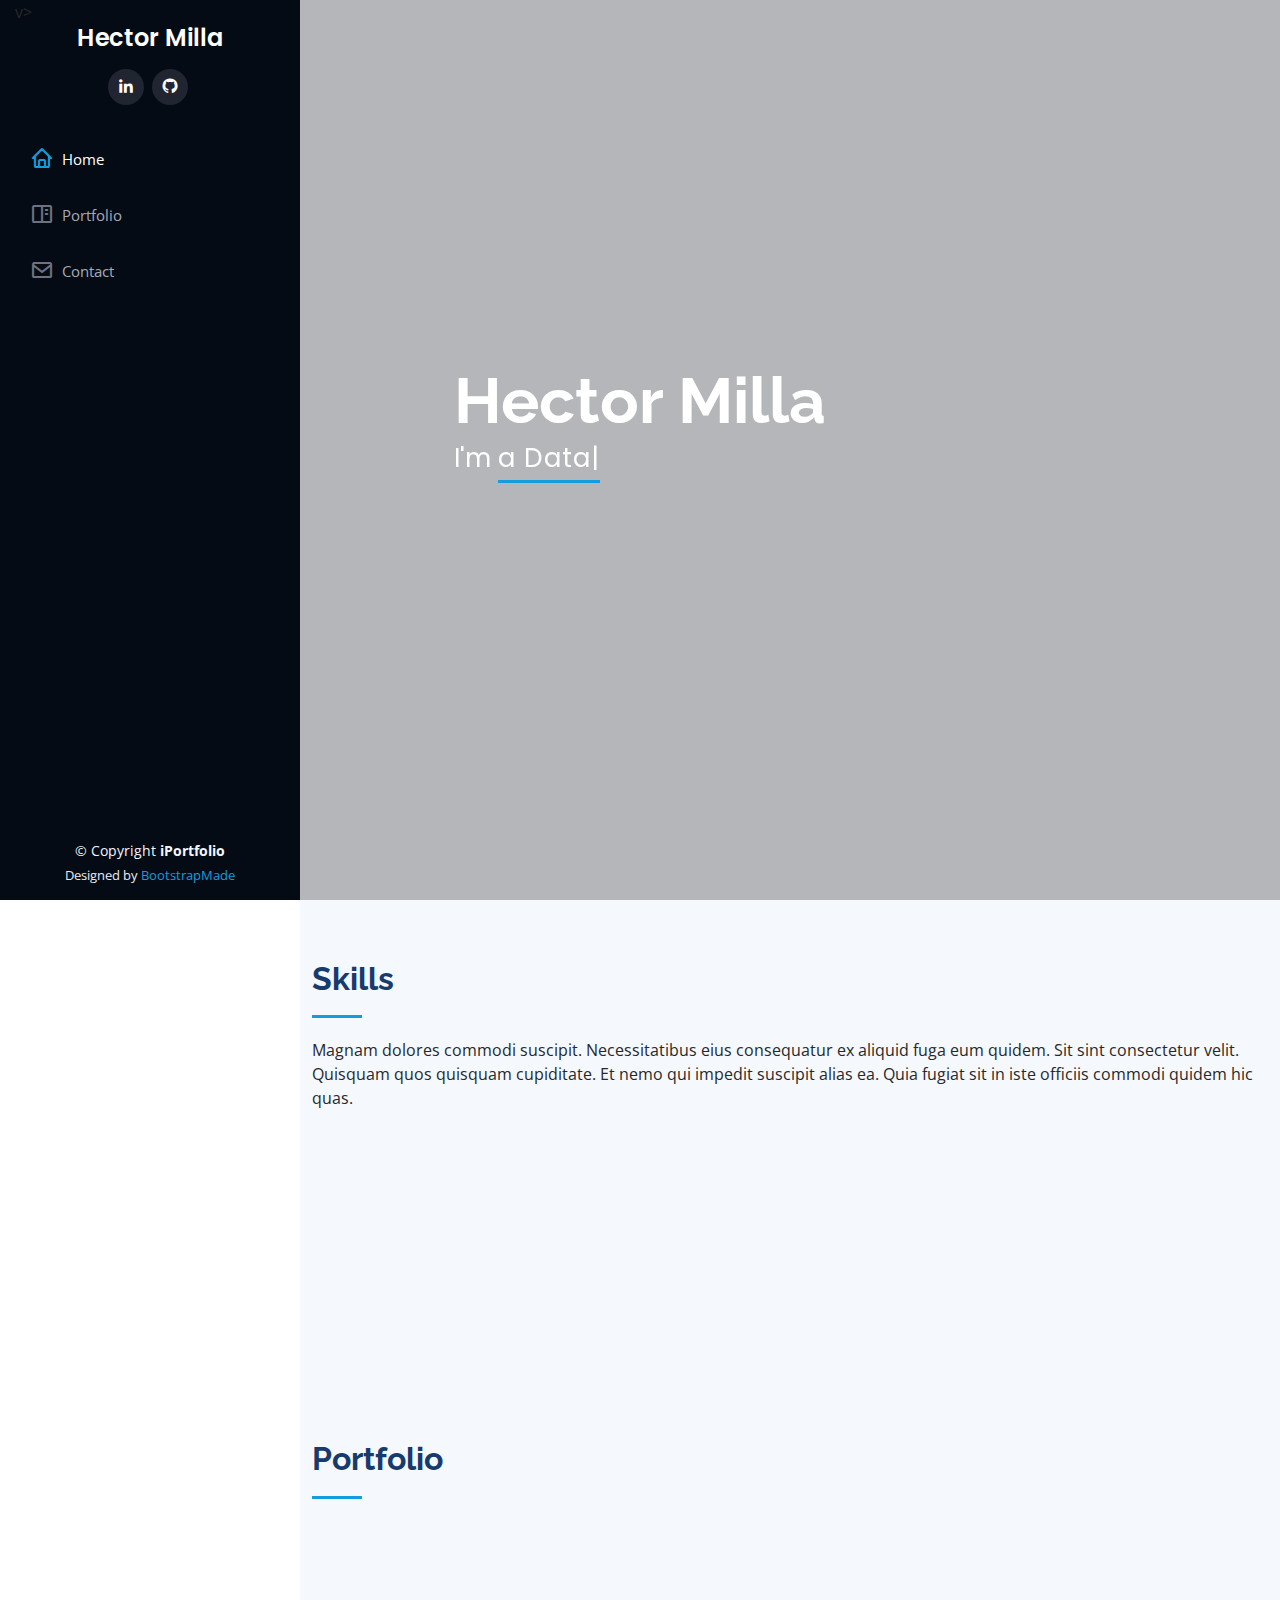
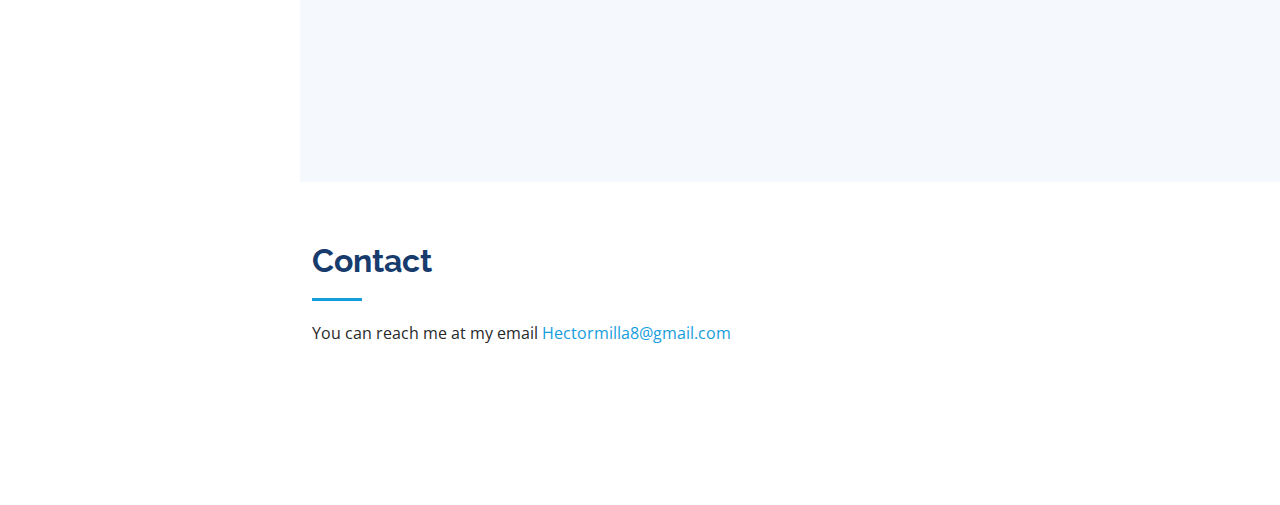
==== commit 4335c31b: "changed background picture" ====
--- a/index.html
+++ b/index.html
@@ -5,7 +5,7 @@
   <meta charset="utf-8">
   <meta content="width=device-width, initial-scale=1.0" name="viewport">
 
-  <title>iPortfolio Bootstrap Template - Index</title>
+  <title>Hector Milla Portfolio</title>
   <meta content="" name="description">
   <meta content="" name="keywords">
 
@@ -45,24 +45,26 @@
     <div class="d-flex flex-column">
 
       <div class="profile">
-        <img src="assets/img/profile-img.jpg" alt="" class="img-fluid rounded-circle">
-        <h1 class="text-light"><a href="index.html">Alex Smith</a></h1>
+       v>
+        <!-- <img src="assets/img/profile-img.jpg" alt="" class="img-fluid rounded-circle"> -->
+        <h1 class="text-light"><a href="index.html">Hector Milla</a></h1>
         <div class="social-links mt-3 text-center">
-          <a href="#" class="twitter"><i class="bx bxl-twitter"></i></a>
+          <!-- <a href="#" class="twitter"><i class="bx bxl-twitter"></i></a>
           <a href="#" class="facebook"><i class="bx bxl-facebook"></i></a>
           <a href="#" class="instagram"><i class="bx bxl-instagram"></i></a>
-          <a href="#" class="google-plus"><i class="bx bxl-skype"></i></a>
-          <a href="#" class="linkedin"><i class="bx bxl-linkedin"></i></a>
+          <a href="#" class="google-plus"><i class="bx bxl-skype"></i></a> -->
+          <a href="https://linkedin.com/in/hectorgmilla" target="_blank" class="linkedin"><i class="bx bxl-linkedin"></i></a>
+          <a href="https://github.com/HectorMilla" target="_blank" class="github"><i class="bx bxl-github"></i></a>
         </div>
       </div>
 
       <nav id="navbar" class="nav-menu navbar">
         <ul>
           <li><a href="#hero" class="nav-link scrollto active"><i class="bx bx-home"></i> <span>Home</span></a></li>
-          <li><a href="#about" class="nav-link scrollto"><i class="bx bx-user"></i> <span>About</span></a></li>
-          <li><a href="#resume" class="nav-link scrollto"><i class="bx bx-file-blank"></i> <span>Resume</span></a></li>
+          <!-- <li><a href="#about" class="nav-link scrollto"><i class="bx bx-user"></i> <span>About</span></a></li>
+          <li><a href="#resume" class="nav-link scrollto"><i class="bx bx-file-blank"></i> <span>Resume</span></a></li> -->
           <li><a href="#portfolio" class="nav-link scrollto"><i class="bx bx-book-content"></i> <span>Portfolio</span></a></li>
-          <li><a href="#services" class="nav-link scrollto"><i class="bx bx-server"></i> <span>Services</span></a></li>
+          <!-- <li><a href="#services" class="nav-link scrollto"><i class="bx bx-server"></i> <span>Services</span></a></li> -->
           <li><a href="#contact" class="nav-link scrollto"><i class="bx bx-envelope"></i> <span>Contact</span></a></li>
         </ul>
       </nav><!-- .nav-menu -->
@@ -72,15 +74,15 @@
   <!-- ======= Hero Section ======= -->
   <section id="hero" class="d-flex flex-column justify-content-center align-items-center">
     <div class="hero-container" data-aos="fade-in">
-      <h1>Alex Smith</h1>
-      <p>I'm <span class="typed" data-typed-items="Designer, Developer, Freelancer, Photographer"></span></p>
+      <h1>Hector Milla</h1>
+      <p>I'm <span class="typed" data-typed-items=" a Data Analyst"></span></p>
     </div>
   </section><!-- End Hero -->
 
   <main id="main">
 
     <!-- ======= About Section ======= -->
-    <section id="about" class="about">
+    <!-- <section id="about" class="about">
       <div class="container">
 
         <div class="section-title">
@@ -124,10 +126,10 @@
         </div>
 
       </div>
-    </section><!-- End About Section -->
+    </section>End About Section -->
 
     <!-- ======= Facts Section ======= -->
-    <section id="facts" class="facts">
+    <!-- <section id="facts" class="facts">
       <div class="container">
 
         <div class="section-title">
@@ -172,7 +174,7 @@
         </div>
 
       </div>
-    </section><!-- End Facts Section -->
+    </section>End Facts Section -->
 
     <!-- ======= Skills Section ======= -->
     <section id="skills" class="skills section-bg">
@@ -188,21 +190,21 @@
           <div class="col-lg-6" data-aos="fade-up">
 
             <div class="progress">
-              <span class="skill">HTML <i class="val">100%</i></span>
+              <span class="skill">Excel<i class="val">100%</i></span>
               <div class="progress-bar-wrap">
                 <div class="progress-bar" role="progressbar" aria-valuenow="100" aria-valuemin="0" aria-valuemax="100"></div>
               </div>
             </div>
 
             <div class="progress">
-              <span class="skill">CSS <i class="val">90%</i></span>
+              <span class="skill">SQL<i class="val">90%</i></span>
               <div class="progress-bar-wrap">
                 <div class="progress-bar" role="progressbar" aria-valuenow="90" aria-valuemin="0" aria-valuemax="100"></div>
               </div>
             </div>
 
             <div class="progress">
-              <span class="skill">JavaScript <i class="val">75%</i></span>
+              <span class="skill">R<i class="val">65%</i></span>
               <div class="progress-bar-wrap">
                 <div class="progress-bar" role="progressbar" aria-valuenow="75" aria-valuemin="0" aria-valuemax="100"></div>
               </div>
@@ -213,26 +215,11 @@
           <div class="col-lg-6" data-aos="fade-up" data-aos-delay="100">
 
             <div class="progress">
-              <span class="skill">PHP <i class="val">80%</i></span>
+              <span class="skill">Python<i class="val">80%</i></span>
               <div class="progress-bar-wrap">
                 <div class="progress-bar" role="progressbar" aria-valuenow="80" aria-valuemin="0" aria-valuemax="100"></div>
               </div>
             </div>
-
-            <div class="progress">
-              <span class="skill">WordPress/CMS <i class="val">90%</i></span>
-              <div class="progress-bar-wrap">
-                <div class="progress-bar" role="progressbar" aria-valuenow="90" aria-valuemin="0" aria-valuemax="100"></div>
-              </div>
-            </div>
-
-            <div class="progress">
-              <span class="skill">Photoshop <i class="val">55%</i></span>
-              <div class="progress-bar-wrap">
-                <div class="progress-bar" role="progressbar" aria-valuenow="55" aria-valuemin="0" aria-valuemax="100"></div>
-              </div>
-            </div>
-
           </div>
 
         </div>
@@ -241,7 +228,7 @@
     </section><!-- End Skills Section -->
 
     <!-- ======= Resume Section ======= -->
-    <section id="resume" class="resume">
+    <!-- <section id="resume" class="resume">
       <div class="container">
 
         <div class="section-title">
@@ -304,7 +291,7 @@
         </div>
 
       </div>
-    </section><!-- End Resume Section -->
+    </section>End Resume Section -->
 
     <!-- ======= Portfolio Section ======= -->
     <section id="portfolio" class="portfolio section-bg">
@@ -312,10 +299,10 @@
 
         <div class="section-title">
           <h2>Portfolio</h2>
-          <p>Magnam dolores commodi suscipit. Necessitatibus eius consequatur ex aliquid fuga eum quidem. Sit sint consectetur velit. Quisquam quos quisquam cupiditate. Et nemo qui impedit suscipit alias ea. Quia fugiat sit in iste officiis commodi quidem hic quas.</p>
-        </div>
-
-        <div class="row" data-aos="fade-up">
+          <!-- <p>Magnam dolores commodi suscipit. Necessitatibus eius consequatur ex aliquid fuga eum quidem. Sit sint consectetur velit. Quisquam quos quisquam cupiditate. Et nemo qui impedit suscipit alias ea. Quia fugiat sit in iste officiis commodi quidem hic quas.</p> -->
+        </div>
+
+        <!-- <div class="row" data-aos="fade-up">
           <div class="col-lg-12 d-flex justify-content-center">
             <ul id="portfolio-flters">
               <li data-filter="*" class="filter-active">All</li>
@@ -323,100 +310,39 @@
               <li data-filter=".filter-card">Card</li>
               <li data-filter=".filter-web">Web</li>
             </ul>
-          </div>
+          </div> -->
         </div>
 
         <div class="row portfolio-container" data-aos="fade-up" data-aos-delay="100">
 
           <div class="col-lg-4 col-md-6 portfolio-item filter-app">
             <div class="portfolio-wrap">
-              <img src="assets/img/portfolio/portfolio-1.jpg" class="img-fluid" alt="">
+              <img src="assets/img/Real-Estate-Market-Forecast.jpg" class="img-fluid" alt="">
               <div class="portfolio-links">
-                <a href="assets/img/portfolio/portfolio-1.jpg" data-gallery="portfolioGallery" class="portfolio-lightbox" title="App 1"><i class="bx bx-plus"></i></a>
-                <a href="portfolio-details.html" title="More Details"><i class="bx bx-link"></i></a>
+                <a style=" width:100%" href="portfolio_1.html" title="More Details"><i class="bx bx-link"></i></a>
               </div>
             </div>
           </div>
 
           <div class="col-lg-4 col-md-6 portfolio-item filter-web">
             <div class="portfolio-wrap">
-              <img src="assets/img/portfolio/portfolio-2.jpg" class="img-fluid" alt="">
+              <img src="assets/img/Sheet 3.png" class="img-fluid" alt="">
               <div class="portfolio-links">
-                <a href="assets/img/portfolio/portfolio-2.jpg" data-gallery="portfolioGallery" class="portfolio-lightbox" title="Web 3"><i class="bx bx-plus"></i></a>
-                <a href="portfolio-details.html" title="More Details"><i class="bx bx-link"></i></a>
+                
+                <a style=" width:100%" href="portfolio_2.html" title="More Details"><i class="bx bx-link"></i></a>
               </div>
             </div>
           </div>
 
           <div class="col-lg-4 col-md-6 portfolio-item filter-app">
             <div class="portfolio-wrap">
-              <img src="assets/img/portfolio/portfolio-3.jpg" class="img-fluid" alt="">
+              <img src="assets/img/time-flat-lay.webp" class="img-fluid" alt="">
               <div class="portfolio-links">
-                <a href="assets/img/portfolio/portfolio-3.jpg" data-gallery="portfolioGallery" class="portfolio-lightbox" title="App 2"><i class="bx bx-plus"></i></a>
-                <a href="portfolio-details.html" title="More Details"><i class="bx bx-link"></i></a>
-              </div>
-            </div>
-          </div>
-
-          <div class="col-lg-4 col-md-6 portfolio-item filter-card">
-            <div class="portfolio-wrap">
-              <img src="assets/img/portfolio/portfolio-4.jpg" class="img-fluid" alt="">
-              <div class="portfolio-links">
-                <a href="assets/img/portfolio/portfolio-4.jpg" data-gallery="portfolioGallery" class="portfolio-lightbox" title="Card 2"><i class="bx bx-plus"></i></a>
-                <a href="portfolio-details.html" title="More Details"><i class="bx bx-link"></i></a>
-              </div>
-            </div>
-          </div>
-
-          <div class="col-lg-4 col-md-6 portfolio-item filter-web">
-            <div class="portfolio-wrap">
-              <img src="assets/img/portfolio/portfolio-5.jpg" class="img-fluid" alt="">
-              <div class="portfolio-links">
-                <a href="assets/img/portfolio/portfolio-5.jpg" data-gallery="portfolioGallery" class="portfolio-lightbox" title="Web 2"><i class="bx bx-plus"></i></a>
-                <a href="portfolio-details.html" title="More Details"><i class="bx bx-link"></i></a>
-              </div>
-            </div>
-          </div>
-
-          <div class="col-lg-4 col-md-6 portfolio-item filter-app">
-            <div class="portfolio-wrap">
-              <img src="assets/img/portfolio/portfolio-6.jpg" class="img-fluid" alt="">
-              <div class="portfolio-links">
-                <a href="assets/img/portfolio/portfolio-6.jpg" data-gallery="portfolioGallery" class="portfolio-lightbox" title="App 3"><i class="bx bx-plus"></i></a>
-                <a href="portfolio-details.html" title="More Details"><i class="bx bx-link"></i></a>
-              </div>
-            </div>
-          </div>
-
-          <div class="col-lg-4 col-md-6 portfolio-item filter-card">
-            <div class="portfolio-wrap">
-              <img src="assets/img/portfolio/portfolio-7.jpg" class="img-fluid" alt="">
-              <div class="portfolio-links">
-                <a href="assets/img/portfolio/portfolio-7.jpg" data-gallery="portfolioGallery" class="portfolio-lightbox" title="Card 1"><i class="bx bx-plus"></i></a>
-                <a href="portfolio-details.html" title="More Details"><i class="bx bx-link"></i></a>
-              </div>
-            </div>
-          </div>
-
-          <div class="col-lg-4 col-md-6 portfolio-item filter-card">
-            <div class="portfolio-wrap">
-              <img src="assets/img/portfolio/portfolio-8.jpg" class="img-fluid" alt="">
-              <div class="portfolio-links">
-                <a href="assets/img/portfolio/portfolio-8.jpg" data-gallery="portfolioGallery" class="portfolio-lightbox" title="Card 3"><i class="bx bx-plus"></i></a>
-                <a href="portfolio-details.html" title="More Details"><i class="bx bx-link"></i></a>
-              </div>
-            </div>
-          </div>
-
-          <div class="col-lg-4 col-md-6 portfolio-item filter-web">
-            <div class="portfolio-wrap">
-              <img src="assets/img/portfolio/portfolio-9.jpg" class="img-fluid" alt="">
-              <div class="portfolio-links">
-                <a href="assets/img/portfolio/portfolio-9.jpg" data-gallery="portfolioGallery" class="portfolio-lightbox" title="Web 3"><i class="bx bx-plus"></i></a>
-                <a href="portfolio-details.html" title="More Details"><i class="bx bx-link"></i></a>
-              </div>
-            </div>
-          </div>
+                <a style=" width:100%" href="portfolio-details.html" title="More Details"><i class="bx bx-link"></i></a>
+              </div>
+            </div>
+          </div>
+
 
         </div>
 
@@ -424,6 +350,7 @@
     </section><!-- End Portfolio Section -->
 
     <!-- ======= Services Section ======= -->
+    <!--
     <section id="services" class="services">
       <div class="container">
 
@@ -469,7 +396,7 @@
     </section><!-- End Services Section -->
 
     <!-- ======= Testimonials Section ======= -->
-    <section id="testimonials" class="testimonials section-bg">
+    <!-- <section id="testimonials" class="testimonials section-bg">
       <div class="container">
 
         <div class="section-title">
@@ -493,7 +420,7 @@
               </div>
             </div><!-- End testimonial item -->
 
-            <div class="swiper-slide">
+            <!-- <div class="swiper-slide">
               <div class="testimonial-item" data-aos="fade-up" data-aos-delay="100">
                 <p>
                   <i class="bx bxs-quote-alt-left quote-icon-left"></i>
@@ -504,9 +431,9 @@
                 <h3>Sara Wilsson</h3>
                 <h4>Designer</h4>
               </div>
-            </div><!-- End testimonial item -->
-
-            <div class="swiper-slide">
+            </div>End testimonial item --> 
+
+            <!-- <div class="swiper-slide">
               <div class="testimonial-item" data-aos="fade-up" data-aos-delay="200">
                 <p>
                   <i class="bx bxs-quote-alt-left quote-icon-left"></i>
@@ -519,7 +446,7 @@
               </div>
             </div><!-- End testimonial item -->
 
-            <div class="swiper-slide">
+            <!-- <div class="swiper-slide">
               <div class="testimonial-item" data-aos="fade-up" data-aos-delay="300">
                 <p>
                   <i class="bx bxs-quote-alt-left quote-icon-left"></i>
@@ -532,7 +459,7 @@
               </div>
             </div><!-- End testimonial item -->
 
-            <div class="swiper-slide">
+            <!-- <div class="swiper-slide">
               <div class="testimonial-item" data-aos="fade-up" data-aos-delay="400">
                 <p>
                   <i class="bx bxs-quote-alt-left quote-icon-left"></i>
@@ -545,23 +472,22 @@
               </div>
             </div><!-- End testimonial item -->
 
-          </div>
+          <!-- </div>
           <div class="swiper-pagination"></div>
         </div>
 
       </div>
-    </section><!-- End Testimonials Section -->
-
+    </section>End Testimonials Section --> 
     <!-- ======= Contact Section ======= -->
     <section id="contact" class="contact">
       <div class="container">
 
         <div class="section-title">
           <h2>Contact</h2>
-          <p>Magnam dolores commodi suscipit. Necessitatibus eius consequatur ex aliquid fuga eum quidem. Sit sint consectetur velit. Quisquam quos quisquam cupiditate. Et nemo qui impedit suscipit alias ea. Quia fugiat sit in iste officiis commodi quidem hic quas.</p>
-        </div>
-
-        <div class="row" data-aos="fade-in">
+          <p>You can reach me at my email <a href =  "mailto:Hectormilla8@gmail.com" >Hectormilla8@gmail.com</a></p>
+        </div>
+
+        <!-- <div class="row" data-aos="fade-in">
 
           <div class="col-lg-5 d-flex align-items-stretch">
             <div class="info">
@@ -617,7 +543,7 @@
             </form>
           </div>
 
-        </div>
+        </div> -->
 
       </div>
     </section><!-- End Contact Section -->
--- a/assets/css/style.css
+++ b/assets/css/style.css
@@ -228,7 +228,7 @@
 #hero {
   width: 100%;
   height: 100vh;
-  background: url("../img/hero-bg.jpg") top center;
+  background: url("https://img.freepik.com/free-vector/abstract-low-poly-connection-lines-digital-technology-background_1017-25550.jpg?w=2000") top center;
   background-size: cover;
 }
 
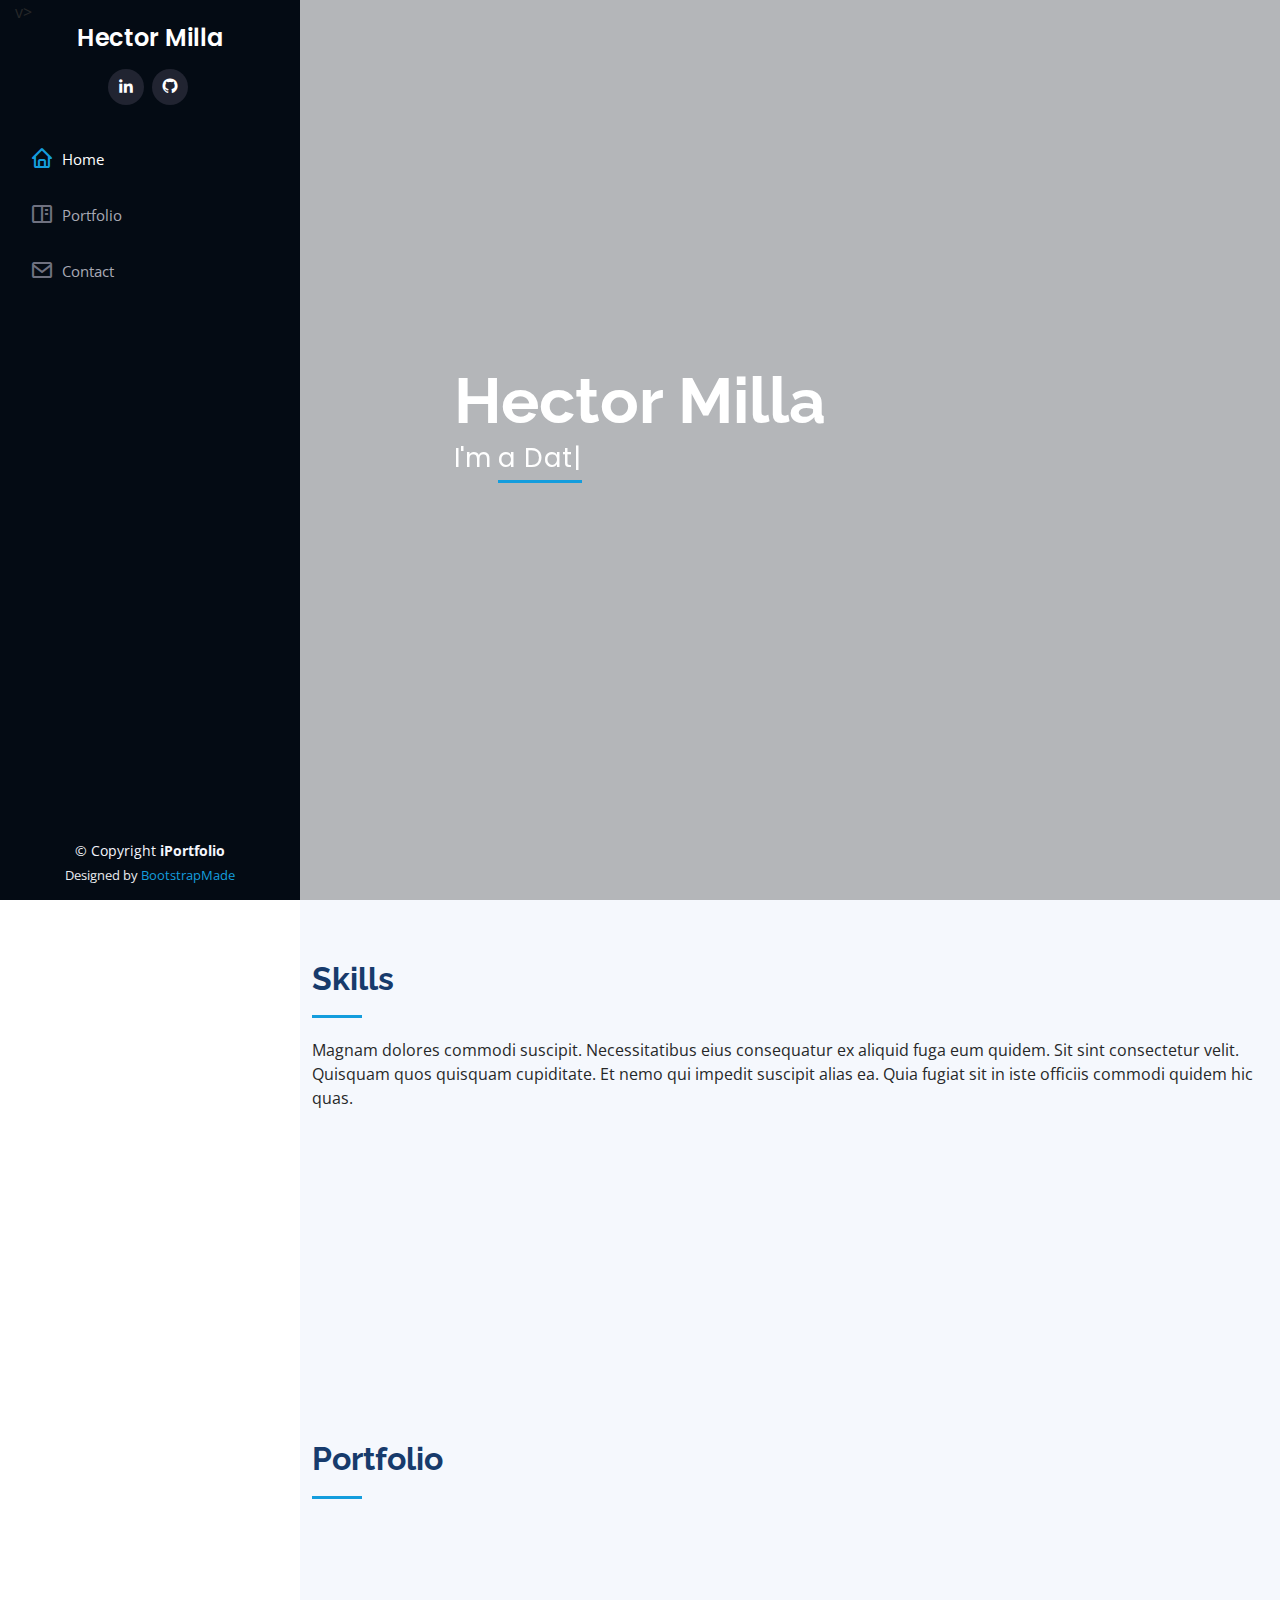
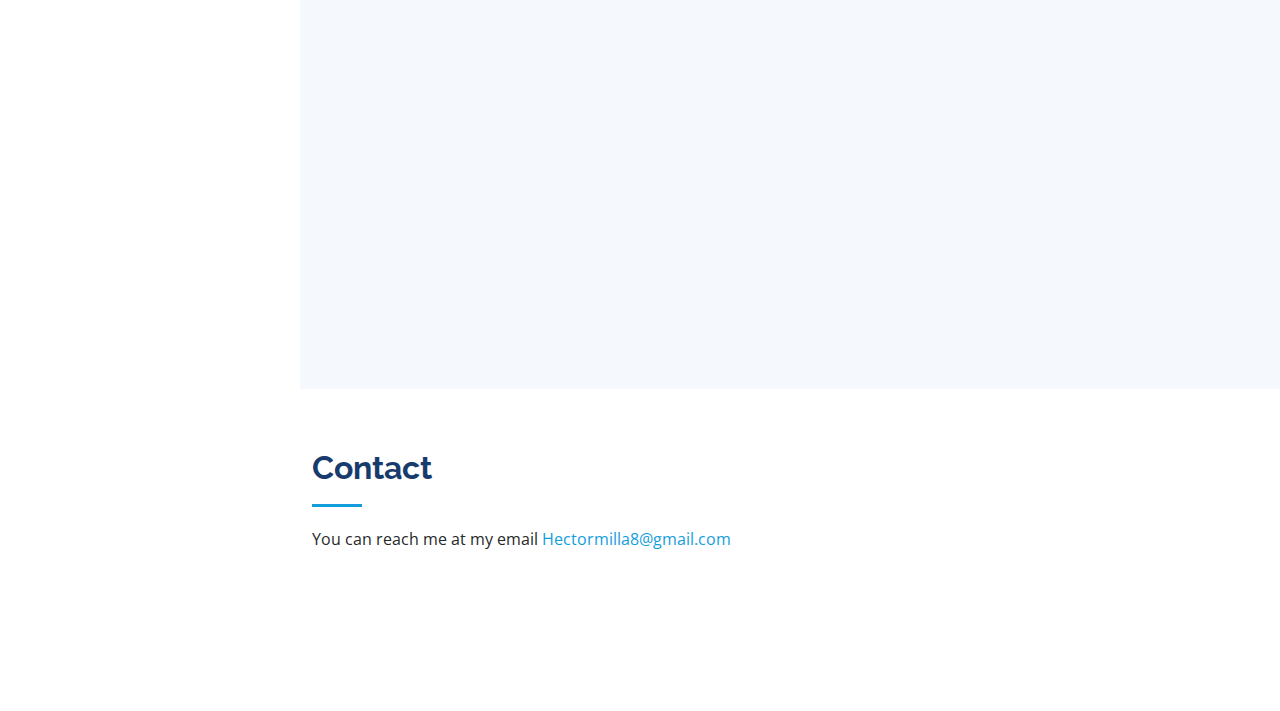
==== commit f2e4d206: "updated pictures for portfolio projects" ====
--- a/index.html
+++ b/index.html
@@ -316,8 +316,8 @@
         <div class="row portfolio-container" data-aos="fade-up" data-aos-delay="100">
 
           <div class="col-lg-4 col-md-6 portfolio-item filter-app">
-            <div class="portfolio-wrap">
-              <img src="assets/img/Real-Estate-Market-Forecast.jpg" class="img-fluid" alt="">
+            <div style="margin-left: 10" class="portfolio-wrap">
+              <img src="assets/img/house.jpg"  class="img-fluid" alt="">
               <div class="portfolio-links">
                 <a style=" width:100%" href="portfolio_1.html" title="More Details"><i class="bx bx-link"></i></a>
               </div>
@@ -326,17 +326,17 @@
 
           <div class="col-lg-4 col-md-6 portfolio-item filter-web">
             <div class="portfolio-wrap">
-              <img src="assets/img/Sheet 3.png" class="img-fluid" alt="">
+              <img src="assets/img/Sheet 3.png" height="350"  alt="">
               <div class="portfolio-links">
                 
-                <a style=" width:100%" href="portfolio_2.html" title="More Details"><i class="bx bx-link"></i></a>
+                <a style=" width:100%;" href="portfolio_2.html" title="More Details"><i class="bx bx-link"></i></a>
               </div>
             </div>
           </div>
 
           <div class="col-lg-4 col-md-6 portfolio-item filter-app">
             <div class="portfolio-wrap">
-              <img src="assets/img/time-flat-lay.webp" class="img-fluid" alt="">
+              <img src="https://bellabeat.com/wp-content/uploads/2020/08/HT-10TM-SL-016-1-450x338.jpg" class="img-fluid" alt="">
               <div class="portfolio-links">
                 <a style=" width:100%" href="portfolio-details.html" title="More Details"><i class="bx bx-link"></i></a>
               </div>
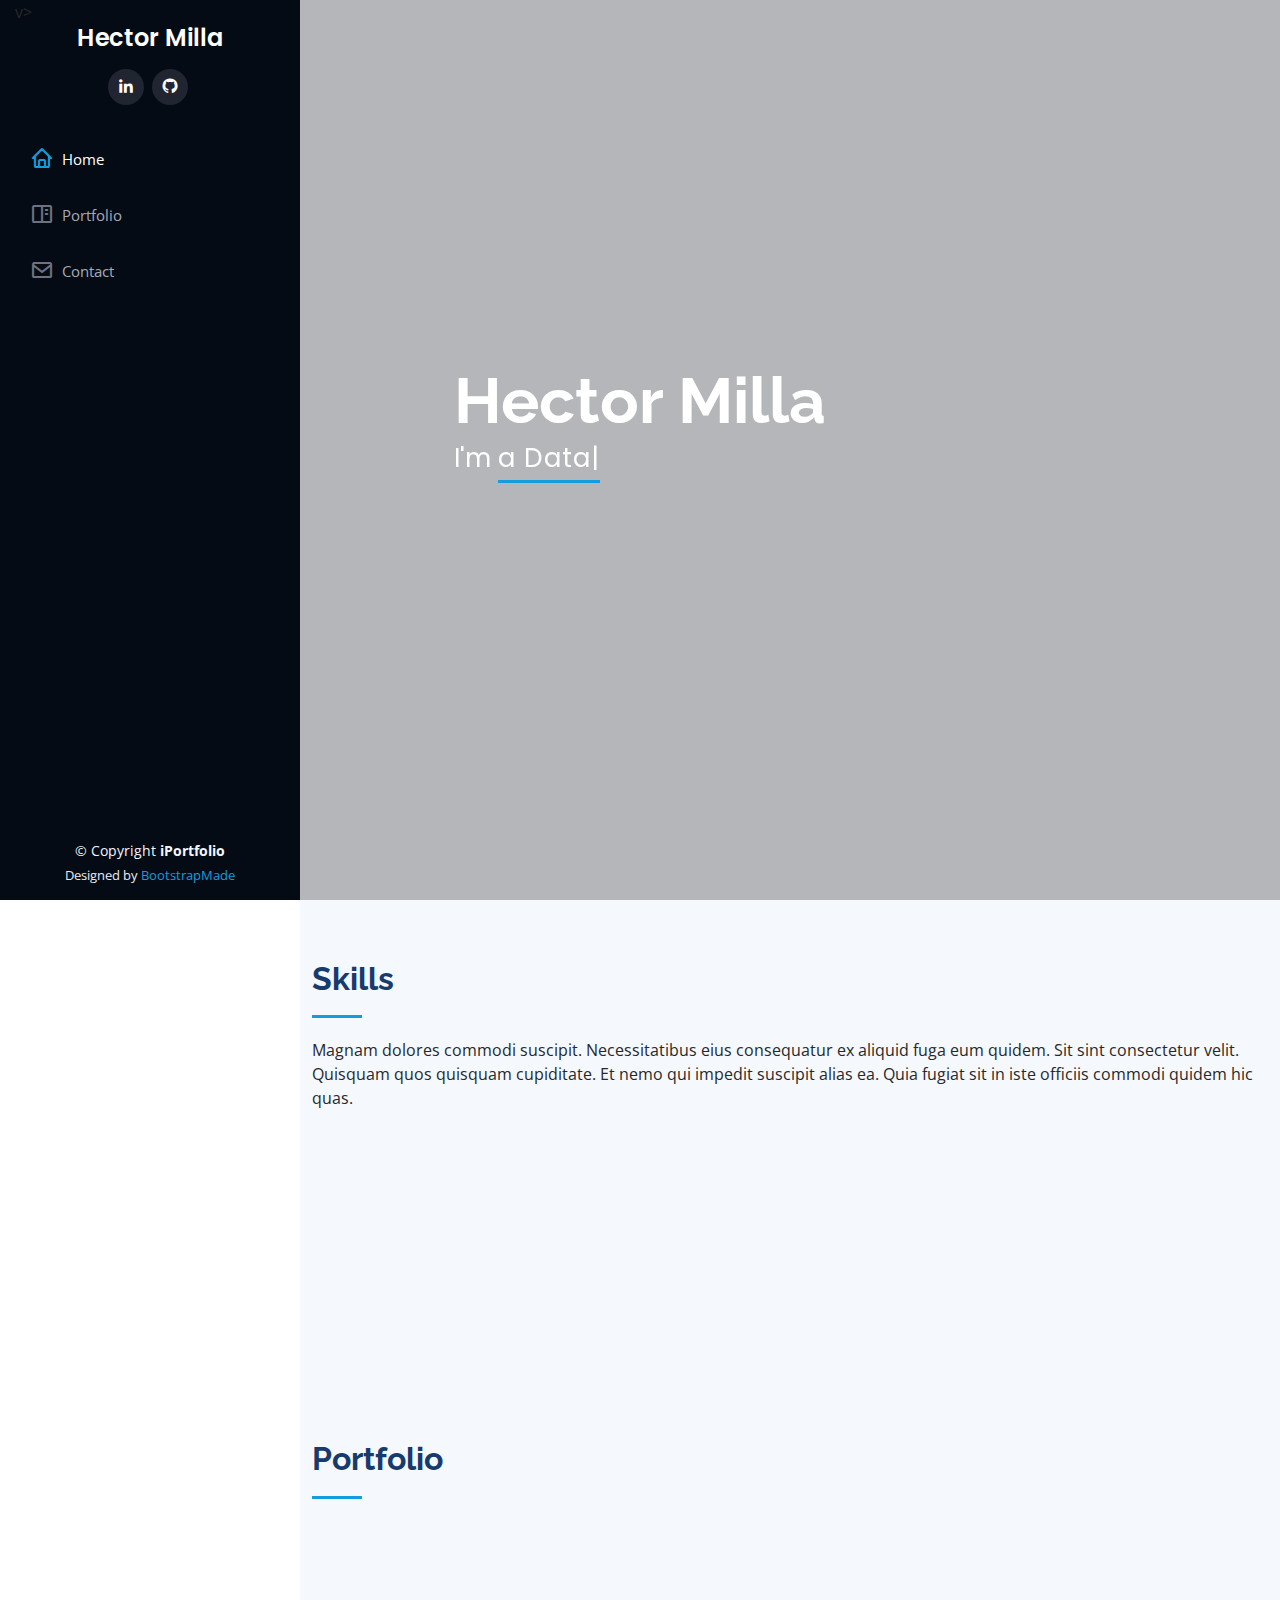
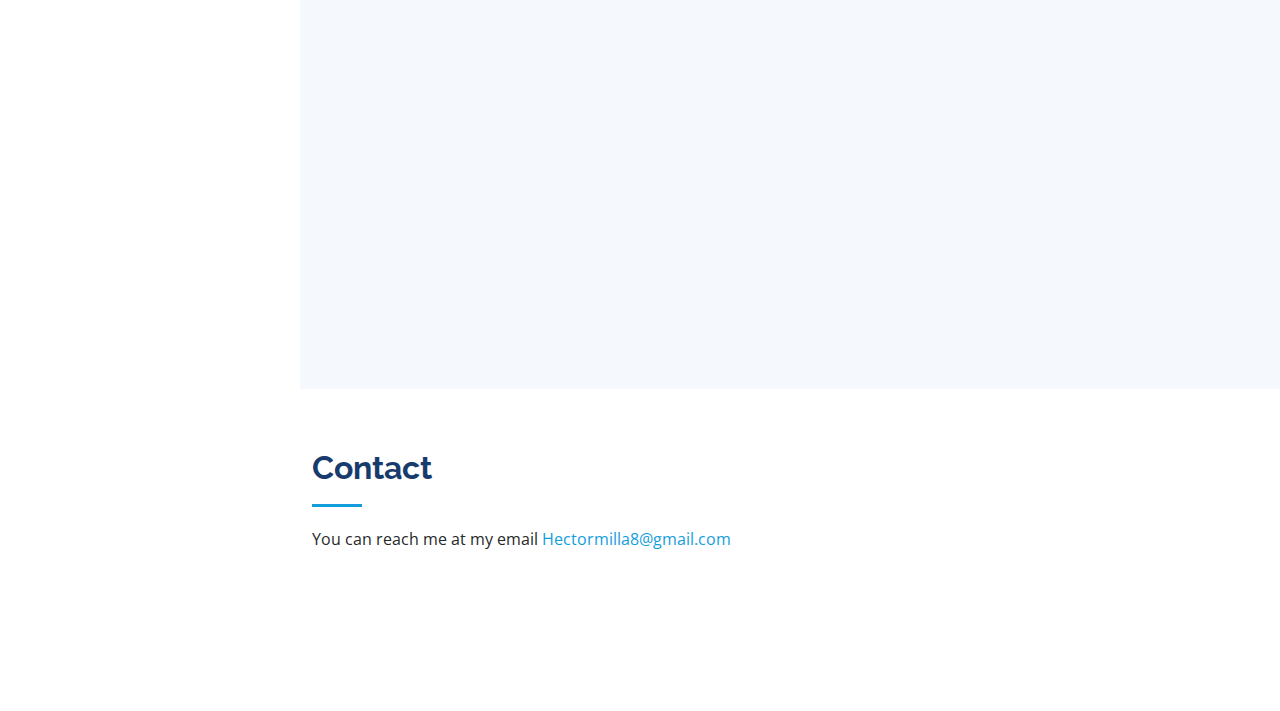
==== commit 8c8cc22f: "added third portfolio project" ====
--- a/index.html
+++ b/index.html
@@ -315,21 +315,12 @@
 
         <div class="row portfolio-container" data-aos="fade-up" data-aos-delay="100">
 
-          <div class="col-lg-4 col-md-6 portfolio-item filter-app">
-            <div style="margin-left: 10" class="portfolio-wrap">
-              <img src="assets/img/house.jpg"  class="img-fluid" alt="">
-              <div class="portfolio-links">
-                <a style=" width:100%" href="portfolio_1.html" title="More Details"><i class="bx bx-link"></i></a>
-              </div>
-            </div>
-          </div>
-
+        
           <div class="col-lg-4 col-md-6 portfolio-item filter-web">
             <div class="portfolio-wrap">
               <img src="assets/img/Sheet 3.png" height="350"  alt="">
-              <div class="portfolio-links">
-                
-                <a style=" width:100%;" href="portfolio_2.html" title="More Details"><i class="bx bx-link"></i></a>
+              <div class="portfolio-links">      
+              <a style=" width:100%;" href="portfolio_2.html" title="More Details"><i class="bx bx-link"></i></a>
               </div>
             </div>
           </div>
@@ -339,6 +330,15 @@
               <img src="https://bellabeat.com/wp-content/uploads/2020/08/HT-10TM-SL-016-1-450x338.jpg" class="img-fluid" alt="">
               <div class="portfolio-links">
                 <a style=" width:100%" href="portfolio-details.html" title="More Details"><i class="bx bx-link"></i></a>
+              </div>
+            </div>
+          </div>
+
+          <div class="col-lg-4 col-md-6 portfolio-item filter-app">
+            <div style="margin-left: 10" class="portfolio-wrap">
+              <img src="assets/img/house.jpg"  class="img-fluid" alt="">
+              <div class="portfolio-links">
+                <a style=" width:100%" href="portfolio_3.html" title="More Details"><i class="bx bx-link"></i></a>
               </div>
             </div>
           </div>
